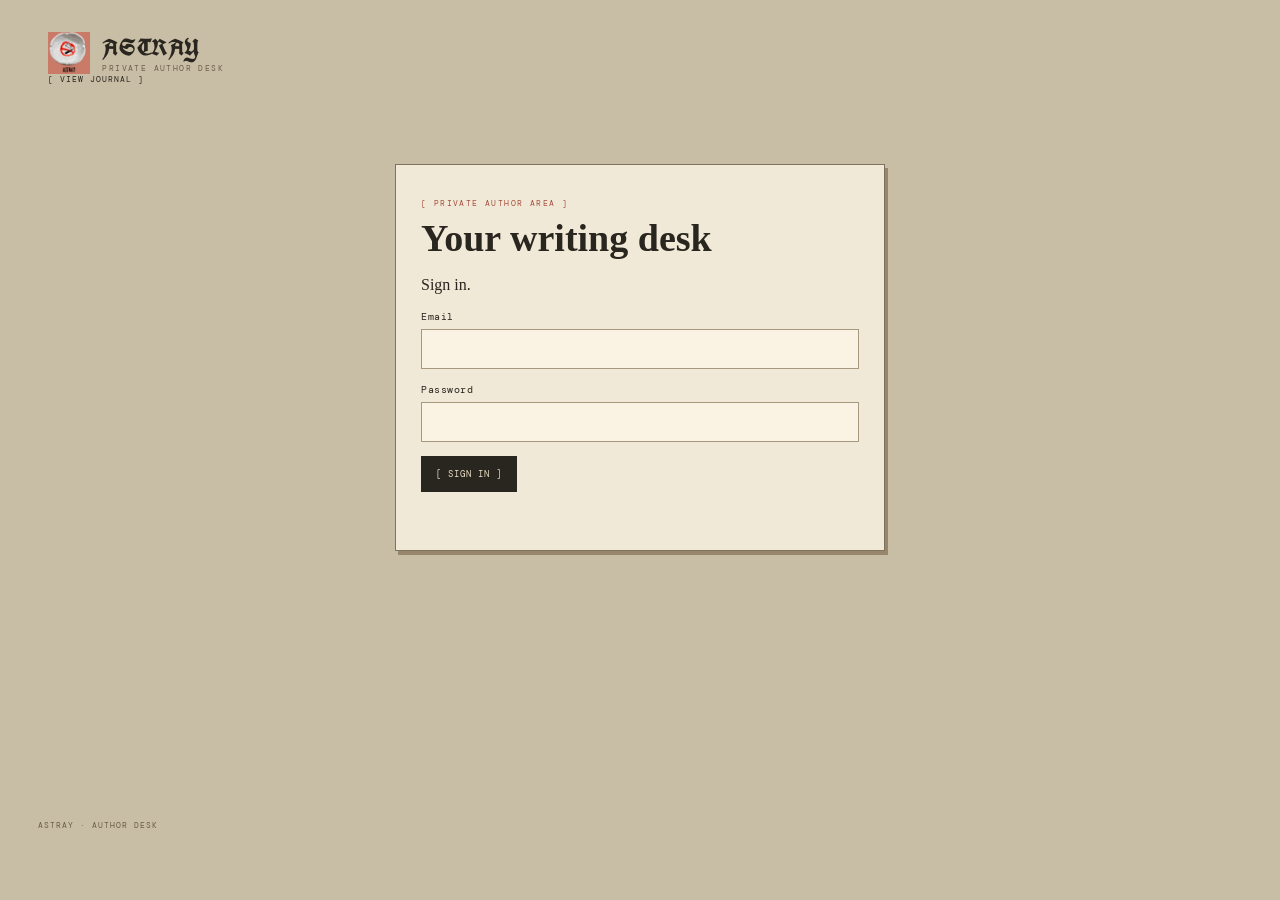
==== admin.html @ a01b93e2 "Add files via upload" ====
<!doctype html><html lang="en"><head><meta charset="utf-8"><meta name="viewport" content="width=device-width,initial-scale=1"><meta name="theme-color" content="#c97b68"><link rel="manifest" href="manifest.webmanifest"><link rel="apple-touch-icon" href="astray-icon-192.png"><title>Author desk — Astray</title><link rel="stylesheet" href="styles.css?v=19"></head><body class="admin-body"><header class="site-header"><a class="brand" href="index.html"><span class="brand-mark"><img src="astray-logo.png" alt="Astray logo"></span><span>ASTRAY<small>PRIVATE AUTHOR DESK</small></span></a><nav><a href="index.html">[ VIEW JOURNAL ]</a><button id="sign-out" class="logout-button" type="button" hidden>[ LOG OUT ]</button></nav></header><main class="admin-main"><section id="sign-in" class="sign-in card"><p class="eyebrow">[ PRIVATE AUTHOR AREA ]</p><h1>Your writing desk</h1><p class="muted">Sign in.</p><form id="login-form" onsubmit="return false"><label>Email<input name="email" type="email" required autocomplete="username"></label><label>Password<input name="password" type="password" required autocomplete="current-password"></label><button class="button" type="submit">[ SIGN IN ]</button><p class="form-message" aria-live="polite"></p></form></section><section id="dashboard" hidden><div class="section-heading"><div><p class="eyebrow">[ PRIVATE AUTHOR AREA ]</p><h1>Your writing desk</h1></div></div><div class="admin-grid"><form id="post-form" class="card"><h2 id="editor-title">New page</h2><input name="id" type="hidden"><label>Title<input name="title" required maxlength="180"></label><label>Short introduction<input name="excerpt" maxlength="280"></label><label>Section<select name="category"><option>Journal</option><option>Writing</option><option>Poetry</option><option>Photography</option></select></label><label>Your words<textarea name="body" rows="12" required></textarea></label><label>Photograph<input name="photo" type="file" accept="image/*"></label><label class="check"><input name="published" type="checkbox"> Publish this page for everyone</label><div class="actions"><button class="button" type="submit">[ SAVE PAGE ]</button><button id="reset-form" class="text-button" type="button">CLEAR</button></div><p class="form-message" aria-live="polite"></p></form><aside class="card"><h2>Your pages</h2><div id="admin-posts"></div></aside></div></section></main><footer><span>ASTRAY · AUTHOR DESK</span></footer><script type="module" src="app.js?v=10"></script></body></html>
---- styles.css ----
@import url('https://fonts.googleapis.com/css2?family=DM+Mono:wght@400;500&family=IM+Fell+English:ital@0;1&family=UnifrakturCook:wght@700&display=swap');
@font-face{font-family:QuietBanglaUnicode;src:url('fancy-bangla-unicode.otf') format('opentype');font-style:normal;font-weight:100 900;font-display:swap;unicode-range:U+0980-09FF}
@font-face{font-family:QuietBangla;src:url('fancy-bangla.ttf') format('truetype');font-style:normal;font-weight:100 900;font-display:swap;unicode-range:U+0980-09FF}
:root{--ink:#29251f;--paper:#e8dec7;--paper-light:#f1e9d7;--paper-shadow:#ded2b9;--terracotta:#c97b68;--press-red:#a74e3d;--soft-ink:#605646;--rule:#b1a38b}
*{box-sizing:border-box}
html{scroll-behavior:smooth}
body{margin:0;color:var(--ink);font-family:'IM Fell English','QuietBanglaUnicode','QuietBangla',Georgia,serif}
button,input,textarea,select{font:inherit}

/* The homepage stays quiet and empty until there are published entries. */
.journal-page{min-height:100vh;display:grid;grid-template-columns:clamp(185px,13vw,280px) minmax(0,1fr);background:var(--paper)}
.identity-rail{position:sticky;top:0;align-self:start;height:100vh;min-height:560px;background:var(--terracotta);overflow:hidden}
.rail-brand{position:absolute;left:13%;top:3.5%;display:flex;flex-direction:column;align-items:flex-start;gap:0;color:var(--ink);text-decoration:none}
.brand-portrait{display:block;width:clamp(80px,6.2vw,128px);height:clamp(100px,15vh,150px);object-fit:contain;object-position:left center}
.rail-object{position:absolute;left:50%;display:block;object-fit:contain;transform:translateX(-50%)}
.rail-hairband{top:26%;width:clamp(105px,10vw,194px);height:clamp(110px,20vh,205px)}
.rail-bow{top:49%;width:clamp(100px,8.5vw,166px);height:clamp(88px,15vh,150px)}
.rail-ring{top:65%;width:clamp(105px,8.7vw,170px);height:clamp(105px,17vh,170px)}
.rail-foot{position:absolute;left:10%;bottom:3.5%;margin:0;color:var(--ink);font:9px/1.55 'DM Mono','QuietBanglaUnicode','QuietBangla',monospace;letter-spacing:1.2px}
.journal-content{position:relative;min-width:0;min-height:100vh;background:var(--paper)}
.topline{position:absolute;z-index:3;top:35px;right:clamp(24px,3vw,48px)}
.topline a{color:#544a3d;text-decoration:none;font:9px 'DM Mono','QuietBanglaUnicode','QuietBangla',monospace;letter-spacing:1.5px}
.topline a:hover{color:var(--press-red)}
.top-actions{display:flex;align-items:center;gap:clamp(14px,2vw,26px)}
.top-action{padding:0;border:0;background:transparent;color:#544a3d;font:9px 'DM Mono','QuietBanglaUnicode','QuietBangla',monospace;letter-spacing:1.5px;cursor:pointer}
.top-action:hover{color:var(--press-red)}
.top-action:disabled{opacity:.6;cursor:default}
.install-message{position:absolute;top:calc(100% + 10px);right:0;width:min(270px,78vw);margin:0;padding:12px 14px;border:1px solid var(--rule);background:var(--paper-light);color:var(--ink);font:12px/1.5 'DM Mono','QuietBanglaUnicode','QuietBangla',monospace;box-shadow:0 4px 14px #29251f22}
.top-action:focus-visible,.topline a:focus-visible{outline:2px solid var(--press-red);outline-offset:5px}
.journal-feed{display:grid;grid-template-columns:repeat(12,minmax(0,1fr));grid-auto-rows:minmax(44px,auto);grid-auto-flow:row;gap:24px 26px;min-height:100vh;padding:106px clamp(26px,4vw,64px) 60px}
.journal-entry{position:relative;display:block;min-width:0;overflow:hidden;grid-column:span 5;grid-row:span 5;padding:0;border:0;background:var(--paper-light);color:var(--ink);text-align:left;cursor:pointer;transition:transform .22s ease,box-shadow .22s ease}
.journal-entry:hover{transform:translateY(-3px);box-shadow:0 10px 24px #473b2b24}
.journal-entry:nth-child(6n + 1){grid-column:span 7;grid-row:span 7}
.journal-entry:nth-child(6n + 2){grid-column:span 5;grid-row:span 5}
.journal-entry:nth-child(6n + 3){grid-column:span 5;grid-row:span 5}
.journal-entry:nth-child(6n + 4){grid-column:span 7;grid-row:span 4}
.journal-entry:nth-child(6n + 5){grid-column:span 4;grid-row:span 5}
.journal-entry:nth-child(6n + 6){grid-column:span 8;grid-row:span 5}
.entry-image{position:absolute;inset:0;display:block;background:#ada38d}
.entry-image img{display:block;width:100%;height:100%;object-fit:cover;filter:grayscale(.78) sepia(.12) contrast(1.04);transition:filter .25s,transform .35s}
.journal-entry:hover .entry-image img{filter:grayscale(.2) sepia(.08);transform:scale(1.025)}
.with-photo .entry-copy{position:absolute;inset:auto 0 0;display:flex;flex-direction:column;align-items:flex-start;padding:34px 20px 19px;color:#f4ead6;background:linear-gradient(0deg,#211e19e8,transparent)}
.entry-date{display:block;color:var(--press-red);font:8px/1.6 'DM Mono','QuietBanglaUnicode','QuietBangla',monospace;letter-spacing:1.1px;text-transform:uppercase;margin:0 0 8px}
.with-photo .entry-date{color:#e1aa96}
.entry-copy strong{display:block;font:700 clamp(20px,2.2vw,32px)/1.13 'IM Fell English','QuietBanglaUnicode','QuietBangla',Georgia,serif}
.entry-excerpt{display:block;max-width:55ch;color:var(--soft-ink);font:italic 15px/1.5 'IM Fell English','QuietBanglaUnicode','QuietBangla',Georgia,serif;margin-top:8px}
.with-photo .entry-excerpt{color:#f1e5d5}
.entry-number{position:absolute;right:15px;top:15px;color:#544a3d;font:9px 'DM Mono','QuietBanglaUnicode','QuietBangla',monospace;letter-spacing:1px}
.with-photo .entry-number{color:#f4ead6}
.writing-only{padding:clamp(18px,2vw,30px);background:var(--paper-light)}
.writing-only:nth-child(6n + 3){background:#dfc5ae}
.writing-only:nth-child(6n + 5){background:#eee4d0}
.journal-entry.writing-only:nth-child(n){grid-row:auto;align-self:start;min-height:0;height:auto}
.writing-only .entry-copy{position:relative;display:flex;flex-direction:column;justify-content:flex-start;min-height:0;padding-bottom:22px}
.writing-only .entry-copy strong{font-size:clamp(22px,2.3vw,34px)}
.writing-only .entry-number{top:auto;right:0;bottom:0;color:var(--press-red)}
.journal-entry:focus-visible{outline:2px solid var(--press-red);outline-offset:3px}

.entry-dialog{position:relative;width:min(900px,calc(100% - 28px));max-height:90vh;overflow:auto;padding:35px;background:var(--paper);color:var(--ink);border:1px solid var(--rule);box-shadow:0 16px 60px #1b1712a8}
.entry-dialog::backdrop{background:#181510b8}
.entry-dialog .close{position:sticky;float:right;top:0;border:0;background:var(--terracotta);color:var(--ink);width:38px;height:38px;font:26px/1 Georgia,serif;cursor:pointer}
.entry-dialog h1{font:700 clamp(30px,5vw,46px)/1.15 'IM Fell English','QuietBanglaUnicode','QuietBangla',Georgia,serif;margin:10px 0}
.detail-photo{display:block;width:100%;max-height:65vh;object-fit:contain;background:#d2c6ad;margin:16px auto}
.entry-dialog .prose{font:18px/1.8 'IM Fell English','QuietBanglaUnicode','QuietBangla',Georgia,serif;white-space:pre-wrap}
.entry-dialog .detail-excerpt{font:italic 17px/1.6 'IM Fell English','QuietBanglaUnicode','QuietBangla',Georgia,serif;color:var(--soft-ink)}

/* Private author desk and its sign-out control. */
.admin-body{min-height:100vh;background:#c8bda5;padding:24px clamp(12px,3vw,42px);color:var(--ink)}
.admin-body .site-header{max-width:1320px;margin:0 auto;padding:8px 10px 15px;background:transparent;border:0;box-shadow:none}
.admin-body .brand{display:flex;align-items:center;gap:12px;color:inherit;text-decoration:none;font:700 23px 'UnifrakturCook','IM Fell English',Georgia,serif;letter-spacing:.6px}
.admin-body .brand small{display:block;color:#6e604c;font:8px/1.5 'DM Mono','QuietBanglaUnicode','QuietBangla',monospace;letter-spacing:1.4px}
.admin-body .brand-mark{display:grid;place-items:center;overflow:hidden;width:42px;height:42px;background:var(--terracotta);color:var(--ink);font:700 20px Georgia,serif}
.admin-body .brand-mark img{display:block;width:100%;height:100%;object-fit:contain;transform:scale(1.35)}
.admin-body .site-header nav{display:flex;align-items:center;gap:14px}
.admin-body .site-header nav a{color:var(--ink);text-decoration:none;font:8px 'DM Mono','QuietBanglaUnicode','QuietBangla',monospace;letter-spacing:1px}
.logout-button{border:1px solid var(--press-red)!important;color:var(--press-red)!important;background:transparent;padding:10px 14px;cursor:pointer}
.logout-button:hover{background:var(--press-red)!important;color:var(--paper)!important}
.admin-main{max-width:1320px;margin:18px auto 44px;min-height:68vh}
.admin-main h1,.admin-main h2{font-family:'IM Fell English','QuietBanglaUnicode','QuietBangla',Georgia,serif}
.admin-main h1{font-size:38px;margin:0}
.admin-main h2{font-size:25px;margin:0 0 16px}
.admin-main .section-heading{display:flex;justify-content:space-between;align-items:end;margin:26px 0 22px}
.admin-main .section-heading>.text-button{color:var(--press-red)}
.admin-main .eyebrow{font:8px 'DM Mono','QuietBanglaUnicode','QuietBangla',monospace;letter-spacing:1.4px;color:var(--press-red)}
.card{background:var(--paper-light);border:1px solid #80735e;box-shadow:3px 4px 0 #97866c;padding:25px}
.sign-in{max-width:490px;margin:65px auto}
.admin-main label{display:block;font:10px 'DM Mono','QuietBanglaUnicode','QuietBangla',monospace;letter-spacing:.5px;margin:14px 0}
.admin-main input:not([type=checkbox]),.admin-main textarea,.admin-main select{display:block;width:100%;border:1px solid #a8997e;padding:11px;margin-top:6px;background:#faf3e3;color:var(--ink);font:14px 'IM Fell English','QuietBanglaUnicode','QuietBangla',Georgia,serif}
.admin-main textarea{resize:vertical;line-height:1.6}
.admin-grid{display:grid;grid-template-columns:minmax(0,1.25fr) minmax(300px,.75fr);gap:22px}
.admin-grid .card{min-height:420px}
.check{display:flex!important;align-items:center;gap:8px}
.actions{display:flex;align-items:center;gap:12px}
.button{display:inline-block;background:var(--ink);color:var(--paper);border:0;padding:12px 15px;text-decoration:none;font:9px 'DM Mono','QuietBanglaUnicode','QuietBangla',monospace;letter-spacing:1px;cursor:pointer}
.button:hover{background:var(--press-red)}
.text-button{border:0;background:transparent;color:var(--press-red);cursor:pointer;font:9px 'DM Mono','QuietBanglaUnicode','QuietBangla',monospace;letter-spacing:.5px;padding:8px}
.danger{color:#8b382c}
.admin-row{display:flex;justify-content:space-between;gap:10px;padding:14px 0;font-size:14px}
.admin-row+.admin-row{margin-top:8px}
.admin-row small{display:block;color:var(--press-red);font:8px 'DM Mono','QuietBanglaUnicode','QuietBangla',monospace;letter-spacing:.7px;margin-top:4px}
.form-message{min-height:1em;color:var(--press-red);font:11px 'DM Mono','QuietBanglaUnicode','QuietBangla',monospace}
.setup-note{background:#ead6c8;padding:16px;font-size:14px}
.admin-body>footer{max-width:1320px;margin:auto;color:#6b5e49;font:8px 'DM Mono','QuietBanglaUnicode','QuietBangla',monospace;letter-spacing:1px}
[hidden]{display:none!important}

@media(max-width:850px){
 .journal-page{grid-template-columns:160px minmax(0,1fr)}
 .identity-rail{padding:0}
 .journal-feed{grid-template-columns:repeat(8,minmax(0,1fr));gap:20px}
 .journal-entry:nth-child(6n + 1){grid-column:span 5}
 .journal-entry:nth-child(6n + 2){grid-column:span 3}
 .journal-entry:nth-child(6n + 3){grid-column:span 4}
 .journal-entry:nth-child(6n + 4){grid-column:span 4}
 .journal-entry:nth-child(6n + 5){grid-column:span 3}
 .journal-entry:nth-child(6n + 6){grid-column:span 5}
 .journal-entry.writing-only:nth-child(n){grid-row:auto;min-height:0;height:auto}
 .admin-grid{grid-template-columns:1fr}
}
@media(max-width:620px){
 .journal-page{display:grid;grid-template-columns:clamp(82px,25vw,110px) minmax(0,1fr);align-items:stretch}
 .identity-rail{position:sticky;top:0;align-self:start;height:100vh;height:100svh;min-height:100vh;min-height:100svh}
 .rail-brand{left:5%;top:2%;width:90%;align-items:center}
 .brand-portrait{width:78%;height:auto;aspect-ratio:1;object-position:center}
 .rail-object{left:10%;height:auto;aspect-ratio:1;transform:none}
 .rail-hairband{top:24%;width:80%}
 .rail-bow{top:34%;width:80%}
 .rail-ring{top:44%;width:80%}
 .rail-foot{left:6%;right:auto;bottom:2%;font-size:5px;letter-spacing:.35px}
 .journal-content{min-height:100vh;min-height:100svh}
 .topline{top:16px;right:16px}
 .top-actions{gap:12px}
 .topline a,.top-action{font-size:8px;letter-spacing:.65px}
 .journal-feed{grid-template-columns:minmax(0,1fr);grid-auto-rows:auto;gap:18px;padding:62px 16px 30px}
 .journal-entry,.journal-entry:nth-child(n){grid-column:1!important;grid-row:auto!important;min-height:0!important;height:auto}
 .journal-entry.with-photo{height:clamp(250px,72vw,460px);min-height:0!important}
 .journal-entry.writing-only:nth-child(n){grid-row:auto!important;min-height:0!important;height:auto}
 .writing-only{padding:14px}
 .with-photo .entry-copy{padding:28px 13px 13px}
 .entry-copy strong,.writing-only .entry-copy strong{font-size:clamp(20px,5.8vw,23px)}
 .entry-excerpt{font-size:15px}
 .entry-date{font-size:9px}
 .entry-dialog{padding:22px}
 .entry-dialog .prose{font-size:16px}
 .admin-body{padding:12px}
 .admin-body .site-header{padding:4px 1px 12px}
 .admin-body .brand{font-size:16px}
 .admin-body .brand-mark{width:36px;height:36px}
 .admin-body .site-header nav{gap:6px}
 .logout-button{padding:9px 10px;font-size:8px!important}
 .admin-main{margin:14px auto 25px}
 .admin-main h1{font-size:30px}
 .admin-main .section-heading{margin:18px 0}
 .admin-grid{gap:14px}
 .card{padding:17px}
 .sign-in{margin:35px auto}
 .admin-row{align-items:flex-start}
}
@media(max-width:380px){
 .journal-entry.with-photo{height:clamp(230px,72vw,300px)}
 .journal-entry.writing-only:nth-child(n){min-height:0!important}
}
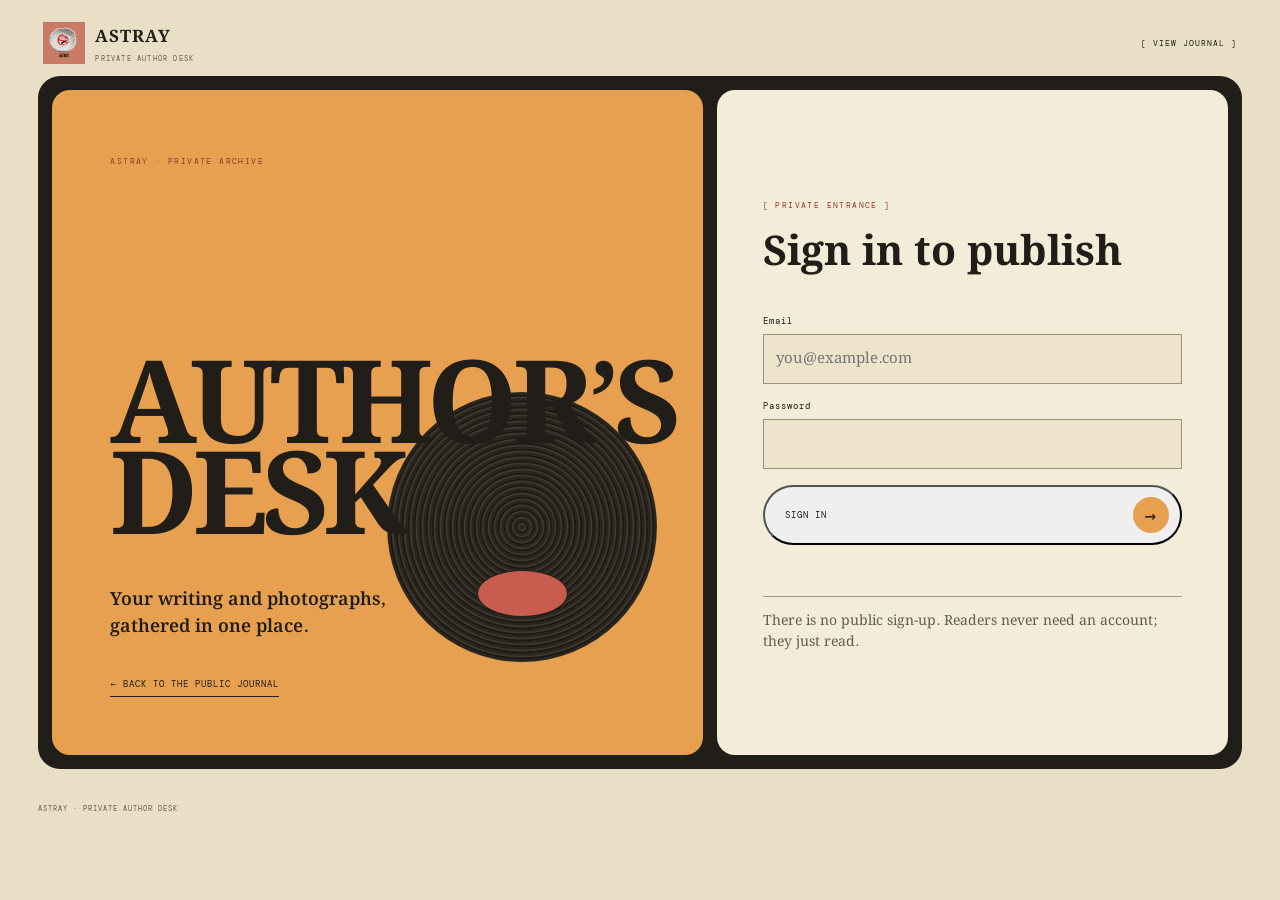
==== commit 4b8903fc: "Add files via upload" ====
--- a/admin.html
+++ b/admin.html
@@ -1 +1,44 @@
-<!doctype html><html lang="en"><head><meta charset="utf-8"><meta name="viewport" content="width=device-width,initial-scale=1"><meta name="theme-color" content="#c97b68"><link rel="manifest" href="manifest.webmanifest"><link rel="apple-touch-icon" href="astray-icon-192.png"><title>Author desk — Astray</title><link rel="stylesheet" href="styles.css?v=19"></head><body class="admin-body"><header class="site-header"><a class="brand" href="index.html"><span class="brand-mark"><img src="astray-logo.png" alt="Astray logo"></span><span>ASTRAY<small>PRIVATE AUTHOR DESK</small></span></a><nav><a href="index.html">[ VIEW JOURNAL ]</a><button id="sign-out" class="logout-button" type="button" hidden>[ LOG OUT ]</button></nav></header><main class="admin-main"><section id="sign-in" class="sign-in card"><p class="eyebrow">[ PRIVATE AUTHOR AREA ]</p><h1>Your writing desk</h1><p class="muted">Sign in.</p><form id="login-form" onsubmit="return false"><label>Email<input name="email" type="email" required autocomplete="username"></label><label>Password<input name="password" type="password" required autocomplete="current-password"></label><button class="button" type="submit">[ SIGN IN ]</button><p class="form-message" aria-live="polite"></p></form></section><section id="dashboard" hidden><div class="section-heading"><div><p class="eyebrow">[ PRIVATE AUTHOR AREA ]</p><h1>Your writing desk</h1></div></div><div class="admin-grid"><form id="post-form" class="card"><h2 id="editor-title">New page</h2><input name="id" type="hidden"><label>Title<input name="title" required maxlength="180"></label><label>Short introduction<input name="excerpt" maxlength="280"></label><label>Section<select name="category"><option>Journal</option><option>Writing</option><option>Poetry</option><option>Photography</option></select></label><label>Your words<textarea name="body" rows="12" required></textarea></label><label>Photograph<input name="photo" type="file" accept="image/*"></label><label class="check"><input name="published" type="checkbox"> Publish this page for everyone</label><div class="actions"><button class="button" type="submit">[ SAVE PAGE ]</button><button id="reset-form" class="text-button" type="button">CLEAR</button></div><p class="form-message" aria-live="polite"></p></form><aside class="card"><h2>Your pages</h2><div id="admin-posts"></div></aside></div></section></main><footer><span>ASTRAY · AUTHOR DESK</span></footer><script type="module" src="app.js?v=10"></script></body></html>
+<!doctype html>
+<html lang="en">
+<head>
+  <meta charset="utf-8">
+  <meta name="viewport" content="width=device-width,initial-scale=1,viewport-fit=cover">
+  <meta name="theme-color" content="#c97b68">
+  <title>Author desk — Astray</title>
+  <link rel="manifest" href="manifest.webmanifest">
+  <link rel="apple-touch-icon" href="astray-icon-192.png">
+  <link rel="stylesheet" href="styles.css?v=20">
+</head>
+<body class="admin-body">
+  <header class="admin-header">
+    <a class="admin-brand" href="index.html"><img src="astray-logo.png" alt="Astray"><span>ASTRAY<small>PRIVATE AUTHOR DESK</small></span></a>
+    <a class="back-journal" href="index.html">[ VIEW JOURNAL ]</a>
+  </header>
+  <main class="admin-main">
+    <section id="sign-in" class="login-layout">
+      <div class="login-editorial"><p class="eyebrow">ASTRAY · PRIVATE ARCHIVE</p><h1>Author’s<br>desk</h1><p>Your writing and photographs, gathered in one place.</p><a href="index.html">← BACK TO THE PUBLIC JOURNAL</a><div class="login-record" aria-hidden="true"><span></span></div></div>
+      <div class="login-card card"><p class="eyebrow">[ PRIVATE ENTRANCE ]</p><h2>Sign in to publish</h2><form id="login-form" onsubmit="return false"><label>Email<input name="email" type="email" required autocomplete="username" placeholder="you@example.com"></label><label>Password<input name="password" type="password" required autocomplete="current-password"></label><button class="button login-submit" type="submit">SIGN IN <span aria-hidden="true">→</span></button><p class="form-message" aria-live="polite"></p></form><p class="login-note">There is no public sign-up. Readers never need an account; they just read.</p></div>
+    </section>
+    <section id="dashboard" hidden>
+      <div class="desk-topbar">
+        <div class="desk-mark" aria-label="Astray"><span></span></div>
+        <nav class="desk-tabs" role="tablist" aria-label="Author desk sections"><button class="desk-tab active" id="tab-writing" type="button" role="tab" aria-selected="true" data-panel="writing">WRITE</button><button class="desk-tab" id="tab-photo" type="button" role="tab" aria-selected="false" data-panel="photo">PHOTOGRAPH</button><button class="desk-tab" id="tab-music" type="button" role="tab" aria-selected="false" data-panel="music">MUSIC</button></nav>
+        <div class="desk-actions"><button id="save-draft" class="pill-button" type="button">DRAFT</button><button id="publish-post" class="pill-button publish-pill" type="button">PUBLISH <span>↗</span></button><button id="sign-out" class="logout-icon" type="button" aria-label="Log out" title="Log out">⇥</button></div>
+      </div>
+      <section id="writing-panel" class="desk-panel" role="tabpanel" aria-labelledby="tab-writing">
+        <div class="editor-layout"><form id="post-form" class="writing-editor"><input name="id" type="hidden"><input name="category" type="hidden" value="Writing"><label class="sr-only" for="post-title">Title</label><input id="post-title" class="title-input" name="title" required maxlength="180" placeholder="Title"><label class="sr-only" for="post-excerpt">Short introduction</label><input id="post-excerpt" class="excerpt-input" name="excerpt" maxlength="280" placeholder="A short introduction (optional)"><div class="format-tools" aria-label="Writing tools"><button type="button" data-format="bold" aria-label="Bold">B</button><button type="button" data-format="italic" aria-label="Italic"><i>I</i></button><button type="button" data-format="quote" aria-label="Quote">“</button><span class="format-rule"></span></div><label class="sr-only" for="post-body">Your writing</label><textarea id="post-body" name="body" class="body-input" rows="14" required placeholder="Start writing…"></textarea><p class="form-message" aria-live="polite"></p></form></div>
+      </section>
+      <section id="photo-panel" class="desk-panel" role="tabpanel" aria-labelledby="tab-photo" hidden><div class="editor-layout"><form id="photo-form" class="writing-editor"><input name="id" type="hidden"><input name="category" type="hidden" value="Photography"><label class="sr-only" for="photo-title">Title</label><input id="photo-title" class="title-input" name="title" required maxlength="180" placeholder="Photograph title"><label class="sr-only" for="photo-excerpt">Caption</label><input id="photo-excerpt" class="excerpt-input" name="excerpt" maxlength="280" placeholder="Caption (optional)"><label class="photo-drop" for="photo-file"><span>＋</span><strong>Choose a photograph</strong><small>JPG, PNG, or WebP</small><input id="photo-file" name="photo" type="file" accept="image/*"><img id="photo-preview" alt="Selected photo preview" hidden></label><p class="form-message" aria-live="polite"></p></form></div></section>
+      <section id="music-panel" class="desk-panel music-admin" role="tabpanel" aria-labelledby="tab-music" hidden>
+        <header class="music-admin-heading"><p class="eyebrow">[ ASTRAY RADIO ]</p><h1>Your playlists</h1><p>Keep up to five named playlists. Add songs to each; listeners choose a playlist and tracks play through in order.</p></header>
+        <div id="playlist-manager" class="playlist-manager"></div>
+        <p id="music-message" class="form-message" aria-live="polite"></p>
+      </section>
+      <section class="entries-section"><div class="entries-heading"><div><p class="eyebrow">[ YOUR ARCHIVE ]</p><h2>Your writing & photographs</h2></div><button id="new-entry" class="text-button" type="button">＋ NEW ENTRY</button></div><div id="admin-posts" class="admin-posts"></div></section>
+      <section class="music-player desk-player" aria-label="Music for writing"><div class="record-art" aria-hidden="true"><span></span></div><div class="desk-player-track"><strong id="desk-track-title">Choose a playlist</strong><small id="desk-track-subtitle">MUSIC FOR WRITING</small></div><div class="player-controls"><button id="desk-prev" type="button" aria-label="Previous song">|◀</button><button id="desk-play" class="play-toggle" type="button" aria-label="Play">▶</button><button id="desk-next" type="button" aria-label="Next song">▶|</button></div><label class="desk-playlist-label" for="desk-playlist">PLAYLIST</label><select id="desk-playlist" aria-label="Choose a playlist"><option value="">Choose playlist</option></select><label class="desk-volume" for="desk-volume"><span>VOL.</span><output id="desk-volume-value" for="desk-volume">03</output><input id="desk-volume" type="range" min="1" max="10" value="3" aria-label="Volume"></label><audio id="desk-audio" preload="metadata"></audio></section>
+    </section>
+  </main>
+  <footer class="admin-footer">ASTRAY · PRIVATE AUTHOR DESK</footer>
+  <script type="module" src="app.js?v=12"></script>
+</body>
+</html>
--- a/styles.css
+++ b/styles.css
@@ -1,161 +1,180 @@
-@import url('https://fonts.googleapis.com/css2?family=DM+Mono:wght@400;500&family=IM+Fell+English:ital@0;1&family=UnifrakturCook:wght@700&display=swap');
-@font-face{font-family:QuietBanglaUnicode;src:url('fancy-bangla-unicode.otf') format('opentype');font-style:normal;font-weight:100 900;font-display:swap;unicode-range:U+0980-09FF}
-@font-face{font-family:QuietBangla;src:url('fancy-bangla.ttf') format('truetype');font-style:normal;font-weight:100 900;font-display:swap;unicode-range:U+0980-09FF}
-:root{--ink:#29251f;--paper:#e8dec7;--paper-light:#f1e9d7;--paper-shadow:#ded2b9;--terracotta:#c97b68;--press-red:#a74e3d;--soft-ink:#605646;--rule:#b1a38b}
+@import url('https://fonts.googleapis.com/css2?family=DM+Mono:wght@400;500&family=IM+Fell+English:ital@0;1&family=Noto+Serif+Bengali:wght@400;500;600;700&display=swap');
+:root{--ink:#211d18;--paper:#e9dfc6;--paper-light:#f3ecd9;--terracotta:#c97b68;--red:#c85c50;--orange:#e6a04f;--sage:#9eb69a;--blush:#dfc4a9;--soft-ink:#665c4d;--rule:#a99a7d;--mono:'DM Mono','Noto Serif Bengali',monospace;--serif:'IM Fell English','Noto Serif Bengali',Georgia,serif}
 *{box-sizing:border-box}
-html{scroll-behavior:smooth}
-body{margin:0;color:var(--ink);font-family:'IM Fell English','QuietBanglaUnicode','QuietBangla',Georgia,serif}
+html{min-width:320px;scroll-behavior:smooth}
+body{margin:0;color:var(--ink);font-family:var(--serif)}
 button,input,textarea,select{font:inherit}
+button{color:inherit}
+[hidden]{display:none!important}
+.eyebrow,.entry-date,.entry-number,.rail-foot,.filter-card>span,.volume-card>span,.playlist-select-label,.desk-playlist-label,.admin-footer,.back-journal,.top-action{font-family:var(--mono);letter-spacing:1px}
+.sr-only{position:absolute;width:1px;height:1px;padding:0;margin:-1px;overflow:hidden;clip:rect(0,0,0,0);white-space:nowrap;border:0}
 
-/* The homepage stays quiet and empty until there are published entries. */
-.journal-page{min-height:100vh;display:grid;grid-template-columns:clamp(185px,13vw,280px) minmax(0,1fr);background:var(--paper)}
-.identity-rail{position:sticky;top:0;align-self:start;height:100vh;min-height:560px;background:var(--terracotta);overflow:hidden}
-.rail-brand{position:absolute;left:13%;top:3.5%;display:flex;flex-direction:column;align-items:flex-start;gap:0;color:var(--ink);text-decoration:none}
-.brand-portrait{display:block;width:clamp(80px,6.2vw,128px);height:clamp(100px,15vh,150px);object-fit:contain;object-position:left center}
-.rail-object{position:absolute;left:50%;display:block;object-fit:contain;transform:translateX(-50%)}
-.rail-hairband{top:26%;width:clamp(105px,10vw,194px);height:clamp(110px,20vh,205px)}
-.rail-bow{top:49%;width:clamp(100px,8.5vw,166px);height:clamp(88px,15vh,150px)}
-.rail-ring{top:65%;width:clamp(105px,8.7vw,170px);height:clamp(105px,17vh,170px)}
-.rail-foot{position:absolute;left:10%;bottom:3.5%;margin:0;color:var(--ink);font:9px/1.55 'DM Mono','QuietBanglaUnicode','QuietBangla',monospace;letter-spacing:1.2px}
+/* Public journal: a useful rail beside a calm, open archive. */
+.journal-page{min-height:100vh;display:grid;grid-template-columns:clamp(190px,14vw,248px) minmax(0,1fr);background:var(--paper)}
+.identity-rail{position:sticky;top:0;align-self:start;height:100vh;height:100svh;min-height:540px;overflow:auto;scrollbar-width:thin;background:var(--terracotta);padding:14px 13px 12px;display:flex;flex-direction:column;gap:9px;z-index:4}
+.rail-brand{display:flex;align-items:center;justify-content:center;height:74px;min-height:70px;text-decoration:none}
+.brand-portrait{display:block;width:100%;height:100%;object-fit:contain;object-position:center}
+.rail-filters{display:grid;gap:7px}
+.filter-card{position:relative;border:1px solid #211d18;background:var(--orange);border-radius:13px;text-align:left;padding:7px 9px 5px;min-height:61px;cursor:pointer;display:grid;grid-template-columns:1fr auto;grid-template-rows:auto 1fr;align-items:center;transition:transform .18s,box-shadow .18s}
+.filter-card:hover{transform:translateY(-1px)}
+.filter-card.active{box-shadow:inset 0 0 0 1px var(--ink)}
+.filter-card>span{font-size:8px;display:flex;justify-content:space-between;align-items:center}
+.filter-card strong{font:700 27px/.9 var(--mono);letter-spacing:-1px;align-self:end}
+.filter-card i{font:10px var(--mono);align-self:end;justify-self:end}
+.filter-photo{background:var(--sage)}.filter-write{background:#d8d2bf}
+.music-player{background:var(--ink);color:var(--paper-light);border-radius:16px;padding:10px;min-width:0}
+.rail-player{display:grid;gap:7px}
+.record-art{width:min(88px,70%);aspect-ratio:1;margin:1px auto 0;border-radius:50%;display:grid;place-items:center;background:repeating-radial-gradient(circle at center,#29251f 0 2px,#38332d 3px 4px,#191714 5px 6px);border:1px solid #575049}
+.record-art span{width:34%;height:34%;border-radius:50%;background:var(--red);border:1px solid var(--ink);position:relative}
+.record-art span:after{content:"";position:absolute;inset:42%;background:var(--ink);border-radius:50%}
+.player-track{min-width:0;display:flex;flex-direction:column;gap:3px}
+.player-track strong,.desk-player-track strong{overflow:hidden;text-overflow:ellipsis;white-space:nowrap;font:600 13px/1.2 var(--serif)}
+.player-track small,.desk-player-track small{color:var(--orange);font:7px var(--mono);letter-spacing:1px;text-transform:uppercase}
+.player-progress{height:3px;background:linear-gradient(90deg,var(--red),var(--orange),var(--sage));position:relative;border-radius:3px;overflow:hidden}
+.player-progress span{display:block;width:0;height:100%;background:var(--paper-light)}
+.player-controls{display:flex;align-items:center;justify-content:space-around;gap:5px}
+.player-controls button{border:0;background:none;color:inherit;cursor:pointer;font:12px var(--mono);padding:5px 3px}
+.player-controls .play-toggle{width:36px;height:36px;border-radius:50%;background:var(--orange);color:var(--ink);font-size:12px}
+.playlist-select-label{font-size:7px;color:var(--orange)}
+.rail-player select,.desk-player select{min-width:0;width:100%;border:1px solid #ddd0b5;border-radius:14px;padding:6px 8px;background:transparent;color:inherit;font:10px var(--serif)}
+.rail-player select option,.desk-player select option{color:var(--ink);background:var(--paper-light)}
+.volume-card{position:relative;display:grid;grid-template-columns:1fr auto;align-items:center;gap:4px 7px;background:var(--paper-light);border-radius:13px;padding:7px 10px;color:var(--ink)}
+.volume-card>span{grid-column:1/-1;color:var(--press-red,#a74e3d);font-size:7px}
+.volume-card output{grid-row:2;grid-column:1;font:700 31px/.9 var(--mono);letter-spacing:-1px}
+.volume-card input{grid-row:2;grid-column:2;width:68px;accent-color:var(--red)}
+.rail-foot{margin:auto 0 0;padding:9px 2px 2px;font-size:7px;line-height:1.55}
 .journal-content{position:relative;min-width:0;min-height:100vh;background:var(--paper)}
-.topline{position:absolute;z-index:3;top:35px;right:clamp(24px,3vw,48px)}
-.topline a{color:#544a3d;text-decoration:none;font:9px 'DM Mono','QuietBanglaUnicode','QuietBangla',monospace;letter-spacing:1.5px}
-.topline a:hover{color:var(--press-red)}
-.top-actions{display:flex;align-items:center;gap:clamp(14px,2vw,26px)}
-.top-action{padding:0;border:0;background:transparent;color:#544a3d;font:9px 'DM Mono','QuietBanglaUnicode','QuietBangla',monospace;letter-spacing:1.5px;cursor:pointer}
-.top-action:hover{color:var(--press-red)}
-.top-action:disabled{opacity:.6;cursor:default}
-.install-message{position:absolute;top:calc(100% + 10px);right:0;width:min(270px,78vw);margin:0;padding:12px 14px;border:1px solid var(--rule);background:var(--paper-light);color:var(--ink);font:12px/1.5 'DM Mono','QuietBanglaUnicode','QuietBangla',monospace;box-shadow:0 4px 14px #29251f22}
-.top-action:focus-visible,.topline a:focus-visible{outline:2px solid var(--press-red);outline-offset:5px}
-.journal-feed{display:grid;grid-template-columns:repeat(12,minmax(0,1fr));grid-auto-rows:minmax(44px,auto);grid-auto-flow:row;gap:24px 26px;min-height:100vh;padding:106px clamp(26px,4vw,64px) 60px}
-.journal-entry{position:relative;display:block;min-width:0;overflow:hidden;grid-column:span 5;grid-row:span 5;padding:0;border:0;background:var(--paper-light);color:var(--ink);text-align:left;cursor:pointer;transition:transform .22s ease,box-shadow .22s ease}
-.journal-entry:hover{transform:translateY(-3px);box-shadow:0 10px 24px #473b2b24}
-.journal-entry:nth-child(6n + 1){grid-column:span 7;grid-row:span 7}
-.journal-entry:nth-child(6n + 2){grid-column:span 5;grid-row:span 5}
-.journal-entry:nth-child(6n + 3){grid-column:span 5;grid-row:span 5}
-.journal-entry:nth-child(6n + 4){grid-column:span 7;grid-row:span 4}
-.journal-entry:nth-child(6n + 5){grid-column:span 4;grid-row:span 5}
-.journal-entry:nth-child(6n + 6){grid-column:span 8;grid-row:span 5}
+.topline{position:absolute;z-index:3;top:22px;right:clamp(18px,3vw,44px)}
+.top-actions{display:flex;align-items:center;gap:19px}
+.topline a,.top-action{padding:0;border:0;background:none;color:#4f473b;text-decoration:none;font:9px var(--mono);letter-spacing:1.1px;cursor:pointer;white-space:nowrap}
+.topline a:hover,.top-action:hover{color:var(--red)}.top-action:disabled{opacity:.6;cursor:default}
+.top-action:focus-visible,.topline a:focus-visible{outline:2px solid var(--red);outline-offset:5px}
+.install-message{position:absolute;top:calc(100% + 10px);right:0;width:min(280px,78vw);margin:0;padding:12px 14px;border:1px solid var(--rule);background:var(--paper-light);font:12px/1.5 var(--mono);box-shadow:0 4px 14px #29251f22}
+.journal-feed{display:grid;grid-template-columns:repeat(12,minmax(0,1fr));grid-auto-rows:minmax(37px,auto);grid-auto-flow:dense;gap:15px 16px;min-height:100vh;padding:74px clamp(20px,3vw,48px) 50px}
+.journal-entry{position:relative;display:block;min-width:0;min-height:174px;overflow:hidden;grid-column:span 4;grid-row:span 4;padding:0;border:0;border-radius:0;background:var(--paper-light);color:var(--ink);text-align:left;cursor:pointer;transition:transform .2s,box-shadow .2s}
+.journal-entry:hover{transform:translateY(-3px);box-shadow:0 10px 23px #473b2b20}
+.journal-entry:nth-child(8n+1){grid-column:span 4;grid-row:span 4}.journal-entry:nth-child(8n+2){grid-column:span 4;grid-row:span 5}.journal-entry:nth-child(8n+3){grid-column:span 4;grid-row:span 4}.journal-entry:nth-child(8n+4){grid-column:span 4;grid-row:span 4}.journal-entry:nth-child(8n+5){grid-column:span 4;grid-row:span 5}.journal-entry:nth-child(8n+6){grid-column:span 4;grid-row:span 4}.journal-entry:nth-child(8n+7){grid-column:span 4;grid-row:span 4}.journal-entry:nth-child(8n){grid-column:span 4;grid-row:span 5}
+.journal-entry.writing-only{display:flex;align-items:stretch;padding:clamp(17px,2vw,28px);background:var(--paper-light)}
+.writing-only:nth-child(6n+2){background:var(--orange)}.writing-only:nth-child(6n+3){background:var(--blush)}.writing-only:nth-child(6n+4){background:var(--sage)}.writing-only:nth-child(6n+5){background:#d9d1b8}.writing-only:nth-child(6n){background:#c96454}
 .entry-image{position:absolute;inset:0;display:block;background:#ada38d}
-.entry-image img{display:block;width:100%;height:100%;object-fit:cover;filter:grayscale(.78) sepia(.12) contrast(1.04);transition:filter .25s,transform .35s}
-.journal-entry:hover .entry-image img{filter:grayscale(.2) sepia(.08);transform:scale(1.025)}
-.with-photo .entry-copy{position:absolute;inset:auto 0 0;display:flex;flex-direction:column;align-items:flex-start;padding:34px 20px 19px;color:#f4ead6;background:linear-gradient(0deg,#211e19e8,transparent)}
-.entry-date{display:block;color:var(--press-red);font:8px/1.6 'DM Mono','QuietBanglaUnicode','QuietBangla',monospace;letter-spacing:1.1px;text-transform:uppercase;margin:0 0 8px}
-.with-photo .entry-date{color:#e1aa96}
-.entry-copy strong{display:block;font:700 clamp(20px,2.2vw,32px)/1.13 'IM Fell English','QuietBanglaUnicode','QuietBangla',Georgia,serif}
-.entry-excerpt{display:block;max-width:55ch;color:var(--soft-ink);font:italic 15px/1.5 'IM Fell English','QuietBanglaUnicode','QuietBangla',Georgia,serif;margin-top:8px}
+.entry-image img{display:block;width:100%;height:100%;object-fit:cover;filter:grayscale(.5) sepia(.13) contrast(1.03);transition:filter .25s,transform .35s}
+.journal-entry:hover .entry-image img{filter:grayscale(.12) sepia(.07);transform:scale(1.025)}
+.with-photo .entry-copy{position:absolute;inset:auto 0 0;display:flex;flex-direction:column;align-items:flex-start;padding:34px 18px 18px;color:var(--paper-light);background:linear-gradient(0deg,#211d18e8,transparent)}
+.entry-date{display:block;color:#8d3d31;font-size:8px;line-height:1.6;letter-spacing:1px;text-transform:uppercase;margin:0 0 8px}
+.with-photo .entry-date{color:#e7ae90}
+.entry-copy strong{display:block;font:700 clamp(20px,2vw,31px)/1.1 var(--serif);overflow-wrap:anywhere}
+.entry-excerpt{display:block;max-width:55ch;color:var(--soft-ink);font:italic 14px/1.45 var(--serif);margin-top:8px}
 .with-photo .entry-excerpt{color:#f1e5d5}
-.entry-number{position:absolute;right:15px;top:15px;color:#544a3d;font:9px 'DM Mono','QuietBanglaUnicode','QuietBangla',monospace;letter-spacing:1px}
-.with-photo .entry-number{color:#f4ead6}
-.writing-only{padding:clamp(18px,2vw,30px);background:var(--paper-light)}
-.writing-only:nth-child(6n + 3){background:#dfc5ae}
-.writing-only:nth-child(6n + 5){background:#eee4d0}
-.journal-entry.writing-only:nth-child(n){grid-row:auto;align-self:start;min-height:0;height:auto}
-.writing-only .entry-copy{position:relative;display:flex;flex-direction:column;justify-content:flex-start;min-height:0;padding-bottom:22px}
-.writing-only .entry-copy strong{font-size:clamp(22px,2.3vw,34px)}
-.writing-only .entry-number{top:auto;right:0;bottom:0;color:var(--press-red)}
-.journal-entry:focus-visible{outline:2px solid var(--press-red);outline-offset:3px}
+.entry-number{position:absolute;right:13px;bottom:12px;color:#514638;font-size:8px}
+.with-photo .entry-number{color:var(--paper-light)}
+.writing-only .entry-copy{position:relative;display:flex;flex-direction:column;align-items:flex-start;width:100%;min-height:120px;padding-bottom:18px}
+.writing-only .entry-copy strong{font-size:clamp(21px,2.25vw,34px)}
+.writing-only .entry-number{right:0;bottom:0;color:#8d3d31}
+.empty-state{margin:0;padding:9vh 8vw;color:var(--soft-ink);font:italic 18px/1.6 var(--serif)}
+.entry-dialog{position:relative;width:min(900px,calc(100% - 28px));max-height:90dvh;overflow:auto;padding:clamp(20px,4vw,36px);background:var(--paper-light);color:var(--ink);border:1px solid var(--rule);box-shadow:0 16px 60px #1b1712a8}
+.entry-dialog::backdrop{background:#181510b8}
+.entry-dialog .close{position:sticky;float:right;top:0;border:0;background:var(--red);color:var(--ink);width:38px;height:38px;font:26px/1 Georgia,serif;cursor:pointer}
+.entry-dialog h1{font:700 clamp(30px,5vw,46px)/1.15 var(--serif);margin:10px 0;overflow-wrap:anywhere}
+.detail-photo{display:block;width:100%;max-height:65dvh;object-fit:contain;background:#d2c6ad;margin:16px auto}
+.entry-dialog .prose{font:18px/1.85 var(--serif);white-space:pre-wrap;overflow-wrap:anywhere}
+.entry-dialog .detail-excerpt{font:italic 17px/1.6 var(--serif);color:var(--soft-ink)}
 
-.entry-dialog{position:relative;width:min(900px,calc(100% - 28px));max-height:90vh;overflow:auto;padding:35px;background:var(--paper);color:var(--ink);border:1px solid var(--rule);box-shadow:0 16px 60px #1b1712a8}
-.entry-dialog::backdrop{background:#181510b8}
-.entry-dialog .close{position:sticky;float:right;top:0;border:0;background:var(--terracotta);color:var(--ink);width:38px;height:38px;font:26px/1 Georgia,serif;cursor:pointer}
-.entry-dialog h1{font:700 clamp(30px,5vw,46px)/1.15 'IM Fell English','QuietBanglaUnicode','QuietBangla',Georgia,serif;margin:10px 0}
-.detail-photo{display:block;width:100%;max-height:65vh;object-fit:contain;background:#d2c6ad;margin:16px auto}
-.entry-dialog .prose{font:18px/1.8 'IM Fell English','QuietBanglaUnicode','QuietBangla',Georgia,serif;white-space:pre-wrap}
-.entry-dialog .detail-excerpt{font:italic 17px/1.6 'IM Fell English','QuietBanglaUnicode','QuietBangla',Georgia,serif;color:var(--soft-ink)}
+/* Author entrance and private publishing desk. */
+.admin-body{min-height:100vh;background:var(--paper);padding:20px clamp(12px,3vw,42px) 30px;color:var(--ink)}
+.admin-header{max-width:1450px;margin:0 auto;display:flex;justify-content:space-between;align-items:center;padding:2px 5px 12px}
+.admin-brand{display:flex;align-items:center;gap:10px;text-decoration:none;color:var(--ink);font:700 17px var(--serif);letter-spacing:1px}
+.admin-brand img{width:42px;height:42px;object-fit:contain;background:var(--terracotta)}
+.admin-brand small{display:block;margin-top:3px;color:var(--soft-ink);font:7px var(--mono);letter-spacing:1.2px}
+.back-journal{font-size:8px;color:var(--ink);text-decoration:none}
+.admin-main{max-width:1450px;margin:0 auto 35px;min-height:75vh}
+.login-layout{min-height:min(77vh,780px);display:grid;grid-template-columns:minmax(0,1.12fr) minmax(350px,.88fr);gap:14px;background:var(--ink);padding:14px;border-radius:22px}
+.login-editorial{position:relative;overflow:hidden;min-height:520px;border-radius:18px;background:var(--orange);padding:clamp(24px,5vw,58px);display:flex;flex-direction:column;align-items:flex-start}
+.login-editorial .eyebrow,.music-admin-heading .eyebrow{font:9px var(--mono);letter-spacing:1.6px}
+.login-editorial h1{margin:auto 0 22px;font:700 clamp(64px,9vw,150px)/.79 var(--serif);letter-spacing:-.05em;text-transform:uppercase;position:relative;z-index:1}
+.login-editorial>p:not(.eyebrow){max-width:34ch;font:600 18px/1.5 var(--serif);position:relative;z-index:1}
+.login-editorial>a{margin-top:20px;padding-bottom:6px;border-bottom:1px solid var(--ink);color:var(--ink);text-decoration:none;font:9px var(--mono);letter-spacing:1px;position:relative;z-index:1}
+.login-record{position:absolute;width:clamp(170px,24vw,270px);aspect-ratio:1;right:7%;bottom:14%;border-radius:50%;background:repeating-radial-gradient(circle,#26221d 0 2px,#39342d 3px 4px,#171512 5px 6px);display:grid;place-items:center;opacity:.98}
+.login-record:after{content:"";width:33%;height:33%;border-radius:50%;background:var(--red);border:1px solid var(--ink)}
+.login-card{align-self:stretch;border-radius:18px;background:var(--paper-light);padding:clamp(24px,4vw,46px);display:flex;flex-direction:column;justify-content:center}
+.login-card .eyebrow,.admin-main .eyebrow{font:8px var(--mono);letter-spacing:1.4px;color:#8d3d31}
+.login-card h2{font:700 clamp(30px,3.2vw,48px)/1.05 var(--serif);margin:14px 0 24px}
+.login-card label,.admin-main label{display:block;margin:16px 0;font:9px var(--mono);letter-spacing:1px}
+.login-card input,.admin-main input:not([type=checkbox]),.admin-main textarea,.admin-main select{display:block;width:100%;min-width:0;border:1px solid #9f9177;border-radius:0;padding:12px;margin-top:7px;background:#eee4cc;color:var(--ink);font:15px var(--serif)}
+.login-card input{border:1.5px solid var(--ink);border-radius:13px;padding:14px 16px;background:#e9dfc6}
+.login-submit{width:100%;margin-top:10px;border-radius:30px;text-align:left;display:flex;justify-content:space-between;align-items:center;padding:10px 11px 10px 20px;font:9px var(--mono);letter-spacing:1px}
+.login-submit span{display:grid;place-items:center;width:36px;height:36px;border-radius:50%;background:var(--orange);color:var(--ink);font:19px var(--mono)}
+.login-note{margin:19px 0 0;padding-top:14px;border-top:1px solid var(--rule);color:var(--soft-ink);font:14px/1.5 var(--serif)}
+.form-message{min-height:1.2em;color:#8d3d31;font:10px/1.45 var(--mono)}
+.desk-topbar{display:grid;grid-template-columns:1fr auto 1fr;align-items:center;gap:14px;padding:4px 0 12px;border-bottom:1px solid #211d1822}
+.desk-mark{width:24px;height:24px;border:1.5px solid var(--ink);border-radius:50%;display:grid;place-items:center}
+.desk-mark span{width:12px;height:12px;border-radius:50%;background:var(--red)}
+.desk-tabs{display:flex;align-items:center;gap:14px}
+.desk-tab{height:42px;padding:0 16px;border:0;border-bottom:2px solid transparent;background:transparent;font:9px var(--mono);letter-spacing:1px;cursor:pointer}
+.desk-tab.active{border-color:var(--red)}
+.desk-actions{justify-self:end;display:flex;align-items:center;gap:8px}
+.pill-button{display:flex;align-items:center;gap:8px;background:transparent;border:1px solid var(--ink);border-radius:22px;padding:10px 16px;font:9px var(--mono);letter-spacing:1px;cursor:pointer}
+.publish-pill{background:var(--red)}.publish-pill span{display:grid;place-items:center;width:22px;height:22px;border-radius:50%;background:var(--ink);color:var(--paper-light);font-size:14px}
+.logout-icon{width:34px;height:34px;border:0;background:transparent;font:19px var(--mono);cursor:pointer}
+.desk-panel{min-height:390px}
+.editor-layout{max-width:920px;margin:0 auto;padding:36px 24px 110px}
+.writing-editor{min-width:0}
+.title-input{display:block;width:100%;border:0!important;background:transparent!important;padding:0!important;margin:0!important;font:700 clamp(38px,6vw,70px)/1.05 var(--serif)!important;letter-spacing:-1px}
+.title-input::placeholder{color:#8f897b;opacity:1}
+.excerpt-input{display:block;width:100%;border:0!important;border-bottom:1px solid var(--ink)!important;background:transparent!important;padding:10px 0 14px!important;margin:13px 0 12px!important;font:16px var(--serif)!important}
+.excerpt-input::placeholder{color:#8f897b}
+.format-tools{display:flex;align-items:center;gap:17px;height:39px}
+.format-tools button{border:0;background:none;padding:5px 2px;font:700 16px var(--serif);cursor:pointer}
+.format-tools button:nth-child(2){font-style:italic}.format-tools button:nth-child(3){font-size:22px}
+.format-rule{width:1px;height:22px;background:#211d1844;margin-left:3px}
+.body-input{display:block;width:100%;min-height:310px;border:0!important;background:transparent!important;padding:6px 0!important;margin:0!important;resize:vertical;font:18px/1.8 var(--serif)!important}
+.body-input::placeholder{color:#8f897b}
+.photo-drop{position:relative;display:flex!important;flex-direction:column;align-items:center;justify-content:center;gap:8px;min-height:260px;margin:28px 0!important;border:1px dashed #8f8065;background:#e1d5ba;text-align:center;cursor:pointer}
+.photo-drop>span{font:34px var(--mono);color:#8d3d31}.photo-drop strong{font:20px var(--serif)}.photo-drop small{font:9px var(--mono);color:var(--soft-ink)}.photo-drop input{position:absolute!important;inset:0;width:100%;height:100%;opacity:0;cursor:pointer}.photo-drop img{position:absolute;inset:0;width:100%;height:100%;object-fit:contain;background:#e1d5ba;pointer-events:none}
+.entries-section{max-width:1020px;margin:0 auto 100px;padding:18px 22px;border-top:1px solid #211d1828}
+.entries-heading{display:flex;align-items:center;justify-content:space-between;gap:12px;margin-bottom:14px}
+.entries-heading h2{margin:3px 0;font:700 clamp(22px,3vw,32px) var(--serif)}
+.text-button{border:0;background:transparent;color:#8d3d31;cursor:pointer;font:9px var(--mono);letter-spacing:.5px;padding:8px}
+.admin-posts{display:grid;grid-template-columns:repeat(2,minmax(0,1fr));gap:8px}
+.admin-row{display:flex;align-items:center;justify-content:space-between;gap:10px;min-width:0;padding:12px 14px;background:var(--paper-light);border-left:3px solid var(--orange)}
+.admin-row>div:first-child{min-width:0}.admin-row strong{display:block;overflow-wrap:anywhere;font:600 14px/1.3 var(--serif)}.admin-row small{display:block;margin-top:5px;color:var(--soft-ink);font:8px var(--mono)}.admin-row-actions{display:flex;flex-shrink:0}
+.music-admin{max-width:1060px;margin:0 auto;padding:38px 22px 110px}
+.music-admin-heading h1{margin:0;font:700 clamp(36px,6vw,62px) var(--serif)}.music-admin-heading>p:last-child{max-width:60ch;color:var(--soft-ink);font:16px/1.5 var(--serif)}
+.playlist-manager{display:grid;grid-template-columns:repeat(2,minmax(0,1fr));gap:14px;margin-top:24px}
+.playlist-card{min-width:0;background:var(--paper-light);padding:16px;border-top:3px solid var(--orange)}.playlist-card:nth-child(2){border-color:var(--red)}.playlist-card:nth-child(3){border-color:var(--sage)}.playlist-card:nth-child(4){border-color:var(--blush)}.playlist-card:nth-child(5){border-color:#9a8b72}
+.playlist-card-head{display:flex;align-items:center;gap:8px}.playlist-card-head .slot{font:8px var(--mono);color:var(--soft-ink)}.playlist-card-head input{flex:1;margin:0!important}.playlist-card-head button{border:0;background:none;color:#8d3d31;font:9px var(--mono);cursor:pointer}
+.track-upload{display:flex;align-items:center;gap:8px;margin:12px 0;font:8px var(--mono)}.track-upload input{max-width:100%;font:9px var(--mono)!important}.track-list{list-style:none;padding:0;margin:9px 0 0}.track-list li{display:flex;align-items:center;justify-content:space-between;gap:8px;padding:7px 0;border-top:1px solid #211d1824;font:12px var(--serif)}.track-list span{overflow:hidden;text-overflow:ellipsis;white-space:nowrap}.track-list button{border:0;background:none;color:#8d3d31;font:8px var(--mono);cursor:pointer}
+.music-player.desk-player{position:fixed;z-index:5;left:50%;bottom:max(12px,env(safe-area-inset-bottom));transform:translateX(-50%);width:min(1050px,calc(100% - 38px));display:grid;grid-template-columns:54px minmax(110px,1fr) auto minmax(100px,.85fr) auto 110px;align-items:center;gap:12px;padding:8px 12px;border-radius:35px;box-shadow:0 8px 24px #211d1833}
+.desk-player .record-art{width:48px;margin:0}.desk-player-track{display:flex;flex-direction:column;gap:4px;min-width:0}.desk-player-track small{color:#c1b49b}.desk-player .player-controls{justify-content:center;gap:6px}.desk-player .player-progress{width:100%}.desk-playlist-label{font-size:7px;color:#c1b49b}.desk-player select{border-radius:20px;padding:8px 9px}.desk-volume{display:grid;grid-template-columns:auto auto;gap:3px 6px;align-items:center}.desk-volume span{font:7px var(--mono);color:#c1b49b}.desk-volume output{font:700 14px var(--mono)}.desk-volume input{grid-column:1/-1;width:100%;accent-color:var(--orange)}
+.admin-footer{max-width:1450px;margin:0 auto;color:var(--soft-ink);font-size:7px}
 
-/* Private author desk and its sign-out control. */
-.admin-body{min-height:100vh;background:#c8bda5;padding:24px clamp(12px,3vw,42px);color:var(--ink)}
-.admin-body .site-header{max-width:1320px;margin:0 auto;padding:8px 10px 15px;background:transparent;border:0;box-shadow:none}
-.admin-body .brand{display:flex;align-items:center;gap:12px;color:inherit;text-decoration:none;font:700 23px 'UnifrakturCook','IM Fell English',Georgia,serif;letter-spacing:.6px}
-.admin-body .brand small{display:block;color:#6e604c;font:8px/1.5 'DM Mono','QuietBanglaUnicode','QuietBangla',monospace;letter-spacing:1.4px}
-.admin-body .brand-mark{display:grid;place-items:center;overflow:hidden;width:42px;height:42px;background:var(--terracotta);color:var(--ink);font:700 20px Georgia,serif}
-.admin-body .brand-mark img{display:block;width:100%;height:100%;object-fit:contain;transform:scale(1.35)}
-.admin-body .site-header nav{display:flex;align-items:center;gap:14px}
-.admin-body .site-header nav a{color:var(--ink);text-decoration:none;font:8px 'DM Mono','QuietBanglaUnicode','QuietBangla',monospace;letter-spacing:1px}
-.logout-button{border:1px solid var(--press-red)!important;color:var(--press-red)!important;background:transparent;padding:10px 14px;cursor:pointer}
-.logout-button:hover{background:var(--press-red)!important;color:var(--paper)!important}
-.admin-main{max-width:1320px;margin:18px auto 44px;min-height:68vh}
-.admin-main h1,.admin-main h2{font-family:'IM Fell English','QuietBanglaUnicode','QuietBangla',Georgia,serif}
-.admin-main h1{font-size:38px;margin:0}
-.admin-main h2{font-size:25px;margin:0 0 16px}
-.admin-main .section-heading{display:flex;justify-content:space-between;align-items:end;margin:26px 0 22px}
-.admin-main .section-heading>.text-button{color:var(--press-red)}
-.admin-main .eyebrow{font:8px 'DM Mono','QuietBanglaUnicode','QuietBangla',monospace;letter-spacing:1.4px;color:var(--press-red)}
-.card{background:var(--paper-light);border:1px solid #80735e;box-shadow:3px 4px 0 #97866c;padding:25px}
-.sign-in{max-width:490px;margin:65px auto}
-.admin-main label{display:block;font:10px 'DM Mono','QuietBanglaUnicode','QuietBangla',monospace;letter-spacing:.5px;margin:14px 0}
-.admin-main input:not([type=checkbox]),.admin-main textarea,.admin-main select{display:block;width:100%;border:1px solid #a8997e;padding:11px;margin-top:6px;background:#faf3e3;color:var(--ink);font:14px 'IM Fell English','QuietBanglaUnicode','QuietBangla',Georgia,serif}
-.admin-main textarea{resize:vertical;line-height:1.6}
-.admin-grid{display:grid;grid-template-columns:minmax(0,1.25fr) minmax(300px,.75fr);gap:22px}
-.admin-grid .card{min-height:420px}
-.check{display:flex!important;align-items:center;gap:8px}
-.actions{display:flex;align-items:center;gap:12px}
-.button{display:inline-block;background:var(--ink);color:var(--paper);border:0;padding:12px 15px;text-decoration:none;font:9px 'DM Mono','QuietBanglaUnicode','QuietBangla',monospace;letter-spacing:1px;cursor:pointer}
-.button:hover{background:var(--press-red)}
-.text-button{border:0;background:transparent;color:var(--press-red);cursor:pointer;font:9px 'DM Mono','QuietBanglaUnicode','QuietBangla',monospace;letter-spacing:.5px;padding:8px}
-.danger{color:#8b382c}
-.admin-row{display:flex;justify-content:space-between;gap:10px;padding:14px 0;font-size:14px}
-.admin-row+.admin-row{margin-top:8px}
-.admin-row small{display:block;color:var(--press-red);font:8px 'DM Mono','QuietBanglaUnicode','QuietBangla',monospace;letter-spacing:.7px;margin-top:4px}
-.form-message{min-height:1em;color:var(--press-red);font:11px 'DM Mono','QuietBanglaUnicode','QuietBangla',monospace}
-.setup-note{background:#ead6c8;padding:16px;font-size:14px}
-.admin-body>footer{max-width:1320px;margin:auto;color:#6b5e49;font:8px 'DM Mono','QuietBanglaUnicode','QuietBangla',monospace;letter-spacing:1px}
-[hidden]{display:none!important}
-
-@media(max-width:850px){
- .journal-page{grid-template-columns:160px minmax(0,1fr)}
- .identity-rail{padding:0}
- .journal-feed{grid-template-columns:repeat(8,minmax(0,1fr));gap:20px}
- .journal-entry:nth-child(6n + 1){grid-column:span 5}
- .journal-entry:nth-child(6n + 2){grid-column:span 3}
- .journal-entry:nth-child(6n + 3){grid-column:span 4}
- .journal-entry:nth-child(6n + 4){grid-column:span 4}
- .journal-entry:nth-child(6n + 5){grid-column:span 3}
- .journal-entry:nth-child(6n + 6){grid-column:span 5}
- .journal-entry.writing-only:nth-child(n){grid-row:auto;min-height:0;height:auto}
- .admin-grid{grid-template-columns:1fr}
+@media(max-width:900px){
+ .journal-page{grid-template-columns:176px minmax(0,1fr)}.journal-feed{grid-template-columns:repeat(6,minmax(0,1fr));gap:12px}.journal-entry,.journal-entry:nth-child(n){grid-column:span 3}.journal-entry:nth-child(4n+1){grid-column:span 4}.journal-entry:nth-child(4n+2){grid-column:span 2}
+ .login-layout{grid-template-columns:minmax(0,1fr) minmax(320px,.92fr)}.login-record{right:3%;bottom:12%}
+ .music-player.desk-player{grid-template-columns:45px minmax(80px,1fr) auto minmax(78px,.7fr) 96px;gap:8px}.desk-player .record-art{width:40px}.desk-player .desk-volume{display:none}
 }
 @media(max-width:620px){
- .journal-page{display:grid;grid-template-columns:clamp(82px,25vw,110px) minmax(0,1fr);align-items:stretch}
- .identity-rail{position:sticky;top:0;align-self:start;height:100vh;height:100svh;min-height:100vh;min-height:100svh}
- .rail-brand{left:5%;top:2%;width:90%;align-items:center}
- .brand-portrait{width:78%;height:auto;aspect-ratio:1;object-position:center}
- .rail-object{left:10%;height:auto;aspect-ratio:1;transform:none}
- .rail-hairband{top:24%;width:80%}
- .rail-bow{top:34%;width:80%}
- .rail-ring{top:44%;width:80%}
- .rail-foot{left:6%;right:auto;bottom:2%;font-size:5px;letter-spacing:.35px}
- .journal-content{min-height:100vh;min-height:100svh}
- .topline{top:16px;right:16px}
- .top-actions{gap:12px}
- .topline a,.top-action{font-size:8px;letter-spacing:.65px}
- .journal-feed{grid-template-columns:minmax(0,1fr);grid-auto-rows:auto;gap:18px;padding:62px 16px 30px}
- .journal-entry,.journal-entry:nth-child(n){grid-column:1!important;grid-row:auto!important;min-height:0!important;height:auto}
- .journal-entry.with-photo{height:clamp(250px,72vw,460px);min-height:0!important}
- .journal-entry.writing-only:nth-child(n){grid-row:auto!important;min-height:0!important;height:auto}
- .writing-only{padding:14px}
- .with-photo .entry-copy{padding:28px 13px 13px}
- .entry-copy strong,.writing-only .entry-copy strong{font-size:clamp(20px,5.8vw,23px)}
- .entry-excerpt{font-size:15px}
- .entry-date{font-size:9px}
- .entry-dialog{padding:22px}
- .entry-dialog .prose{font-size:16px}
- .admin-body{padding:12px}
- .admin-body .site-header{padding:4px 1px 12px}
- .admin-body .brand{font-size:16px}
- .admin-body .brand-mark{width:36px;height:36px}
- .admin-body .site-header nav{gap:6px}
- .logout-button{padding:9px 10px;font-size:8px!important}
- .admin-main{margin:14px auto 25px}
- .admin-main h1{font-size:30px}
- .admin-main .section-heading{margin:18px 0}
- .admin-grid{gap:14px}
- .card{padding:17px}
- .sign-in{margin:35px auto}
- .admin-row{align-items:flex-start}
+ .journal-page{grid-template-columns:clamp(76px,22vw,92px) minmax(0,1fr);min-height:100svh}
+ .identity-rail{padding:8px 6px;gap:6px;min-height:100svh}
+ .rail-brand{height:50px;min-height:44px}.filter-card{min-height:51px;padding:5px 6px;border-radius:10px}.filter-card>span{font-size:6px;letter-spacing:.1px}.filter-card strong{font-size:21px}.filter-card i{font-size:8px}
+ .rail-player{padding:6px 5px;border-radius:12px;gap:4px}.rail-player .record-art{width:38px}.player-track strong{font-size:10px}.player-track small{font-size:5px;letter-spacing:.4px}.rail-player .player-controls{gap:0}.rail-player .player-controls button{font-size:9px;padding:3px 1px}.rail-player .player-controls .play-toggle{width:28px;height:28px;font-size:9px}.playlist-select-label{font-size:5px}.rail-player select{font-size:8px;padding:5px 4px;border-radius:10px}
+ .volume-card{padding:6px;border-radius:10px;gap:3px}.volume-card>span{font-size:5px}.volume-card output{font-size:23px}.volume-card input{width:33px;height:14px}
+ .rail-foot{font-size:5px;letter-spacing:.25px;padding:5px 1px}
+ .journal-content{min-height:100svh}.topline{top:13px;right:10px}.top-actions{gap:8px}.topline a,.top-action{font-size:7px;letter-spacing:.3px}
+ .journal-feed{grid-template-columns:repeat(2,minmax(0,1fr));grid-auto-rows:auto;gap:10px;padding:52px 10px 26px;min-height:100svh}
+ .journal-entry,.journal-entry:nth-child(n){grid-column:span 1;grid-row:auto;min-height:140px!important;height:auto!important;padding:12px}.journal-entry:nth-child(5n+1){grid-column:span 2;min-height:170px!important}
+ .journal-entry.with-photo{padding:0;height:clamp(165px,58vw,260px)!important;min-height:0!important}.writing-only .entry-copy{min-height:116px;padding-bottom:15px}.entry-date{font-size:6px;letter-spacing:.35px;margin-bottom:5px}.entry-copy strong,.writing-only .entry-copy strong{font-size:clamp(16px,5vw,23px);line-height:1.08;overflow-wrap:anywhere}.entry-excerpt{font-size:12px;line-height:1.35;margin-top:6px}.entry-number{font-size:7px;right:8px;bottom:7px}.with-photo .entry-copy{padding:24px 10px 12px}
+ .empty-state{padding:70px 13px;font-size:16px}
+ .entry-dialog{width:calc(100% - 16px);padding:17px;max-height:92dvh}.entry-dialog h1{font-size:30px}.entry-dialog .prose{font-size:16px}
+ .admin-body{padding:9px 10px max(18px,env(safe-area-inset-bottom))}.admin-header{padding:2px 1px 8px}.admin-brand{font-size:14px;gap:7px}.admin-brand img{width:34px;height:34px}.admin-brand small{font-size:6px}.back-journal{font-size:7px;letter-spacing:.4px}
+ .login-layout{display:flex;flex-direction:column;gap:9px;min-height:0;padding:8px;border-radius:16px}.login-editorial{min-height:190px;padding:19px;border-radius:12px}.login-editorial h1{font-size:clamp(47px,14vw,78px);margin:auto 0 10px}.login-editorial .eyebrow{font-size:7px}.login-editorial>p:not(.eyebrow){max-width:32ch;margin:4px 0;font-size:14px}.login-editorial>a{font-size:7px;margin-top:9px}.login-record{width:92px;right:7%;bottom:12%}.login-card{padding:20px;border-radius:12px}.login-card h2{font-size:31px;margin:10px 0 16px}.login-card label{font-size:8px;margin:11px 0}.login-card input{padding:12px;font-size:16px}.login-note{font-size:12px;margin-top:12px;padding-top:10px}
+ .admin-main{margin:4px auto 20px;min-height:70vh}.desk-topbar{grid-template-columns:28px 1fr;grid-template-areas:'mark actions' 'tabs tabs';gap:3px 6px;padding:3px 0 5px}.desk-mark{grid-area:mark;width:20px;height:20px}.desk-mark span{width:10px;height:10px}.desk-actions{grid-area:actions;gap:5px}.pill-button{padding:8px 10px;font-size:7px;gap:5px}.publish-pill span{width:18px;height:18px}.logout-icon{width:28px;height:28px;font-size:17px}.desk-tabs{grid-area:tabs;display:grid;grid-template-columns:repeat(3,minmax(0,1fr));gap:0}.desk-tab{height:37px;font-size:8px;padding:0 2px}
+ .desk-panel{min-height:300px}.editor-layout{padding:24px 7px 100px}.title-input{font-size:clamp(34px,11vw,51px)!important}.excerpt-input{font-size:14px!important}.format-tools{gap:12px}.body-input{min-height:260px;font-size:16px!important}.photo-drop{min-height:210px;margin:20px 0!important}
+ .entries-section{padding:14px 4px;margin-bottom:100px}.entries-heading{align-items:flex-start}.entries-heading h2{font-size:21px}.entries-heading .eyebrow{font-size:7px}.text-button{font-size:7px}.admin-posts{grid-template-columns:1fr;gap:6px}.admin-row{padding:10px;gap:4px}.admin-row strong{font-size:13px}.admin-row-actions .text-button{padding:6px 4px;font-size:8px}
+ .music-admin{padding:22px 2px 110px}.music-admin-heading h1{font-size:37px}.music-admin-heading>p:last-child{font-size:14px}.playlist-manager{grid-template-columns:1fr;gap:9px;margin-top:15px}.playlist-card{padding:12px}.playlist-card-head input{font-size:13px!important;padding:8px!important}.track-upload{align-items:flex-start;flex-direction:column}.track-upload input{width:100%;font-size:8px!important}.track-list li{font-size:11px}
+ .music-player.desk-player{left:8px;right:8px;bottom:max(8px,env(safe-area-inset-bottom));transform:none;width:auto;grid-template-columns:34px minmax(46px,.8fr) auto minmax(70px,.8fr);gap:5px;padding:6px 8px;border-radius:25px}.desk-player .record-art{display:none}.desk-player-track strong{font-size:9px}.desk-player-track small{font-size:5px;letter-spacing:.2px}.desk-player .player-controls{gap:1px}.desk-player .player-controls button{font-size:8px;padding:4px 1px}.desk-player .player-controls .play-toggle{width:29px;height:29px;font-size:9px}.desk-player select{font-size:8px;padding:7px 5px}.desk-playlist-label{display:none}
+ .admin-footer{font-size:6px}
 }
-@media(max-width:380px){
- .journal-entry.with-photo{height:clamp(230px,72vw,300px)}
- .journal-entry.writing-only:nth-child(n){min-height:0!important}
+@media(max-width:350px){
+ .journal-page{grid-template-columns:70px minmax(0,1fr)}.identity-rail{padding-inline:5px}.filter-card{padding-inline:5px}.filter-card>span{font-size:5px}.rail-player .record-art{width:32px}.rail-player select{font-size:7px}.journal-feed{grid-template-columns:minmax(0,1fr)}.journal-entry,.journal-entry:nth-child(n){grid-column:1;min-height:130px!important}.journal-entry.with-photo{height:190px!important}.journal-entry:nth-child(5n+1){grid-column:1}.top-actions{gap:5px}.topline a,.top-action{font-size:6px}.music-player.desk-player{grid-template-columns:30px minmax(42px,.8fr) auto 68px;gap:3px;padding:5px}.desk-player .player-controls button{font-size:7px}.desk-player select{font-size:7px}
 }
+@media(prefers-reduced-motion:reduce){*,*:before,*:after{scroll-behavior:auto!important;transition:none!important}}
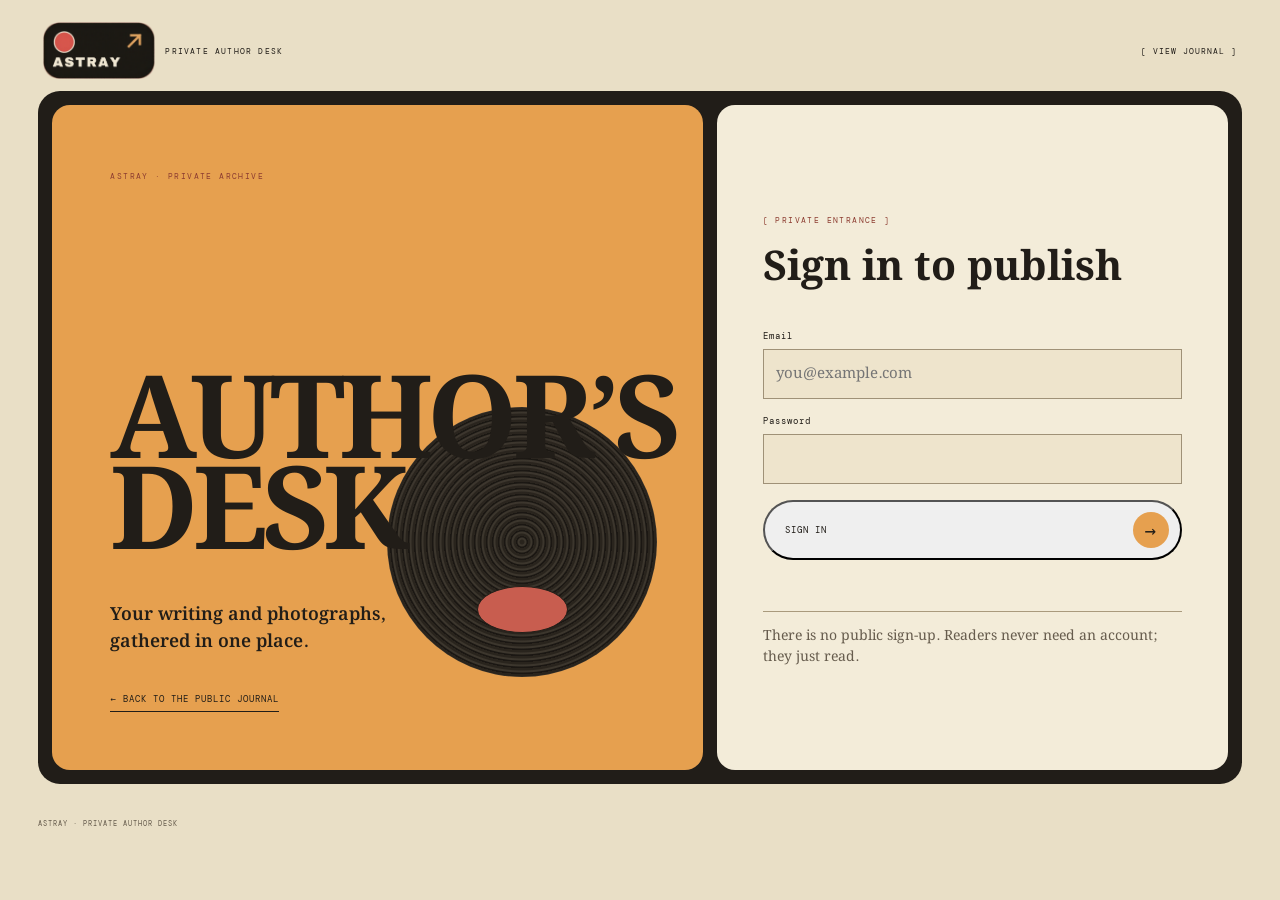
==== commit 2af71bd5: "Add files via upload" ====
--- a/admin.html
+++ b/admin.html
@@ -7,11 +7,11 @@
   <title>Author desk — Astray</title>
   <link rel="manifest" href="manifest.webmanifest">
   <link rel="apple-touch-icon" href="astray-icon-192.png">
-  <link rel="stylesheet" href="styles.css?v=20">
+  <link rel="stylesheet" href="styles.css?v=22">
 </head>
 <body class="admin-body">
   <header class="admin-header">
-    <a class="admin-brand" href="index.html"><img src="astray-logo.png" alt="Astray"><span>ASTRAY<small>PRIVATE AUTHOR DESK</small></span></a>
+    <a class="admin-brand" href="index.html" aria-label="Astray author desk"><img src="astray-logo.png" alt="Astray logo"><span>PRIVATE AUTHOR DESK</span></a>
     <a class="back-journal" href="index.html">[ VIEW JOURNAL ]</a>
   </header>
   <main class="admin-main">
@@ -21,7 +21,7 @@
     </section>
     <section id="dashboard" hidden>
       <div class="desk-topbar">
-        <div class="desk-mark" aria-label="Astray"><span></span></div>
+        <div class="desk-mark" aria-label="Astray"><img src="astray-logo.png" alt=""></div>
         <nav class="desk-tabs" role="tablist" aria-label="Author desk sections"><button class="desk-tab active" id="tab-writing" type="button" role="tab" aria-selected="true" data-panel="writing">WRITE</button><button class="desk-tab" id="tab-photo" type="button" role="tab" aria-selected="false" data-panel="photo">PHOTOGRAPH</button><button class="desk-tab" id="tab-music" type="button" role="tab" aria-selected="false" data-panel="music">MUSIC</button></nav>
         <div class="desk-actions"><button id="save-draft" class="pill-button" type="button">DRAFT</button><button id="publish-post" class="pill-button publish-pill" type="button">PUBLISH <span>↗</span></button><button id="sign-out" class="logout-icon" type="button" aria-label="Log out" title="Log out">⇥</button></div>
       </div>
--- a/styles.css
+++ b/styles.css
@@ -6,21 +6,26 @@
 button,input,textarea,select{font:inherit}
 button{color:inherit}
 [hidden]{display:none!important}
-.eyebrow,.entry-date,.entry-number,.rail-foot,.filter-card>span,.volume-card>span,.playlist-select-label,.desk-playlist-label,.admin-footer,.back-journal,.top-action{font-family:var(--mono);letter-spacing:1px}
+.eyebrow,.entry-date,.entry-number,.rail-foot,.filter-label,.volume-card>span,.playlist-select-label,.desk-playlist-label,.admin-footer,.back-journal,.top-action{font-family:var(--mono);letter-spacing:1px}
 .sr-only{position:absolute;width:1px;height:1px;padding:0;margin:-1px;overflow:hidden;clip:rect(0,0,0,0);white-space:nowrap;border:0}
 
 /* Public journal: a useful rail beside a calm, open archive. */
 .journal-page{min-height:100vh;display:grid;grid-template-columns:clamp(190px,14vw,248px) minmax(0,1fr);background:var(--paper)}
 .identity-rail{position:sticky;top:0;align-self:start;height:100vh;height:100svh;min-height:540px;overflow:auto;scrollbar-width:thin;background:var(--terracotta);padding:14px 13px 12px;display:flex;flex-direction:column;gap:9px;z-index:4}
-.rail-brand{display:flex;align-items:center;justify-content:center;height:74px;min-height:70px;text-decoration:none}
-.brand-portrait{display:block;width:100%;height:100%;object-fit:contain;object-position:center}
+.rail-brand{display:flex;align-items:center;justify-content:center;width:100%;height:auto;min-height:0;text-decoration:none}
+.brand-portrait{display:block;width:100%;height:auto;object-fit:contain;object-position:center}
 .rail-filters{display:grid;gap:7px}
-.filter-card{position:relative;border:1px solid #211d18;background:var(--orange);border-radius:13px;text-align:left;padding:7px 9px 5px;min-height:61px;cursor:pointer;display:grid;grid-template-columns:1fr auto;grid-template-rows:auto 1fr;align-items:center;transition:transform .18s,box-shadow .18s}
+.filter-card{position:relative;display:block;width:100%;height:clamp(78px,12vh,128px);min-height:78px;overflow:hidden;border:1.5px solid #211d18;background:var(--orange);border-radius:clamp(16px,1.6vw,25px);text-align:left;padding:10px 12px;cursor:pointer;transition:transform .18s,box-shadow .18s}
 .filter-card:hover{transform:translateY(-1px)}
-.filter-card.active{box-shadow:inset 0 0 0 1px var(--ink)}
-.filter-card>span{font-size:8px;display:flex;justify-content:space-between;align-items:center}
-.filter-card strong{font:700 27px/.9 var(--mono);letter-spacing:-1px;align-self:end}
-.filter-card i{font:10px var(--mono);align-self:end;justify-self:end}
+.filter-card.active{box-shadow:inset 0 0 0 1.5px var(--ink)}
+.filter-label{position:absolute;z-index:2;top:11px;left:12px;padding:4px 9px;border:1px solid #211d18;border-radius:6px;font:9px var(--mono);letter-spacing:1.4px}
+.filter-icon{position:absolute;z-index:2;top:13px;right:13px;width:22px;height:22px;fill:none;stroke:currentColor;stroke-width:2;stroke-linecap:round;stroke-linejoin:round}
+.filter-card:first-child .filter-icon rect:last-child{fill:currentColor}
+.filter-card strong{position:absolute;z-index:2;left:13px;bottom:8px;font:700 clamp(27px,3vw,38px)/.9 var(--mono);letter-spacing:-1.5px}
+.filter-object{position:absolute;z-index:1;left:60%;top:55%;width:39%;height:64%;object-fit:contain;transform:translate(-50%,-50%);pointer-events:none}
+.filter-bow{width:42%;height:61%}.filter-ring{width:43%;height:64%}
+.filter-indicator{position:absolute;z-index:2;right:12px;bottom:11px;width:13px;height:13px;border:1.5px solid #211d18;border-radius:50%;background:transparent}
+.filter-card.active .filter-indicator{background:#211d18}
 .filter-photo{background:var(--sage)}.filter-write{background:#d8d2bf}
 .music-player{background:var(--ink);color:var(--paper-light);border-radius:16px;padding:10px;min-width:0}
 .rail-player{display:grid;gap:7px}
@@ -50,14 +55,14 @@
 .topline a:hover,.top-action:hover{color:var(--red)}.top-action:disabled{opacity:.6;cursor:default}
 .top-action:focus-visible,.topline a:focus-visible{outline:2px solid var(--red);outline-offset:5px}
 .install-message{position:absolute;top:calc(100% + 10px);right:0;width:min(280px,78vw);margin:0;padding:12px 14px;border:1px solid var(--rule);background:var(--paper-light);font:12px/1.5 var(--mono);box-shadow:0 4px 14px #29251f22}
-.journal-feed{display:grid;grid-template-columns:repeat(12,minmax(0,1fr));grid-auto-rows:minmax(37px,auto);grid-auto-flow:dense;gap:15px 16px;min-height:100vh;padding:74px clamp(20px,3vw,48px) 50px}
-.journal-entry{position:relative;display:block;min-width:0;min-height:174px;overflow:hidden;grid-column:span 4;grid-row:span 4;padding:0;border:0;border-radius:0;background:var(--paper-light);color:var(--ink);text-align:left;cursor:pointer;transition:transform .2s,box-shadow .2s}
+.journal-feed{display:grid;grid-template-columns:repeat(12,minmax(0,1fr));grid-auto-rows:auto;grid-auto-flow:dense;align-content:start;align-items:start;gap:15px 16px;min-height:100vh;padding:74px clamp(20px,3vw,48px) 50px}
+.journal-entry{position:relative;display:block;min-width:0;min-height:0;align-self:start;overflow:hidden;grid-column:span 4;grid-row:auto;padding:0;border:0;border-radius:0;background:var(--paper-light);color:var(--ink);text-align:left;cursor:pointer;transition:transform .2s,box-shadow .2s}
 .journal-entry:hover{transform:translateY(-3px);box-shadow:0 10px 23px #473b2b20}
-.journal-entry:nth-child(8n+1){grid-column:span 4;grid-row:span 4}.journal-entry:nth-child(8n+2){grid-column:span 4;grid-row:span 5}.journal-entry:nth-child(8n+3){grid-column:span 4;grid-row:span 4}.journal-entry:nth-child(8n+4){grid-column:span 4;grid-row:span 4}.journal-entry:nth-child(8n+5){grid-column:span 4;grid-row:span 5}.journal-entry:nth-child(8n+6){grid-column:span 4;grid-row:span 4}.journal-entry:nth-child(8n+7){grid-column:span 4;grid-row:span 4}.journal-entry:nth-child(8n){grid-column:span 4;grid-row:span 5}
-.journal-entry.writing-only{display:flex;align-items:stretch;padding:clamp(17px,2vw,28px);background:var(--paper-light)}
+.journal-entry:nth-child(n){grid-column:span 4;grid-row:auto}
+.journal-entry.writing-only{display:flex;align-items:stretch;min-height:120px;padding:clamp(17px,2vw,28px);background:var(--paper-light)}
 .writing-only:nth-child(6n+2){background:var(--orange)}.writing-only:nth-child(6n+3){background:var(--blush)}.writing-only:nth-child(6n+4){background:var(--sage)}.writing-only:nth-child(6n+5){background:#d9d1b8}.writing-only:nth-child(6n){background:#c96454}
-.entry-image{position:absolute;inset:0;display:block;background:#ada38d}
-.entry-image img{display:block;width:100%;height:100%;object-fit:cover;filter:grayscale(.5) sepia(.13) contrast(1.03);transition:filter .25s,transform .35s}
+.entry-image{position:relative;inset:auto;display:block;background:transparent}
+.entry-image img{display:block;width:100%;height:auto;max-height:72vh;object-fit:contain;filter:grayscale(.5) sepia(.13) contrast(1.03);transition:filter .25s,transform .35s}
 .journal-entry:hover .entry-image img{filter:grayscale(.12) sepia(.07);transform:scale(1.025)}
 .with-photo .entry-copy{position:absolute;inset:auto 0 0;display:flex;flex-direction:column;align-items:flex-start;padding:34px 18px 18px;color:var(--paper-light);background:linear-gradient(0deg,#211d18e8,transparent)}
 .entry-date{display:block;color:#8d3d31;font-size:8px;line-height:1.6;letter-spacing:1px;text-transform:uppercase;margin:0 0 8px}
@@ -67,7 +72,7 @@
 .with-photo .entry-excerpt{color:#f1e5d5}
 .entry-number{position:absolute;right:13px;bottom:12px;color:#514638;font-size:8px}
 .with-photo .entry-number{color:var(--paper-light)}
-.writing-only .entry-copy{position:relative;display:flex;flex-direction:column;align-items:flex-start;width:100%;min-height:120px;padding-bottom:18px}
+.writing-only .entry-copy{position:relative;display:flex;flex-direction:column;align-items:flex-start;width:100%;min-height:0;padding-bottom:18px}
 .writing-only .entry-copy strong{font-size:clamp(21px,2.25vw,34px)}
 .writing-only .entry-number{right:0;bottom:0;color:#8d3d31}
 .empty-state{margin:0;padding:9vh 8vw;color:var(--soft-ink);font:italic 18px/1.6 var(--serif)}
@@ -82,9 +87,8 @@
 /* Author entrance and private publishing desk. */
 .admin-body{min-height:100vh;background:var(--paper);padding:20px clamp(12px,3vw,42px) 30px;color:var(--ink)}
 .admin-header{max-width:1450px;margin:0 auto;display:flex;justify-content:space-between;align-items:center;padding:2px 5px 12px}
-.admin-brand{display:flex;align-items:center;gap:10px;text-decoration:none;color:var(--ink);font:700 17px var(--serif);letter-spacing:1px}
-.admin-brand img{width:42px;height:42px;object-fit:contain;background:var(--terracotta)}
-.admin-brand small{display:block;margin-top:3px;color:var(--soft-ink);font:7px var(--mono);letter-spacing:1.2px}
+.admin-brand{display:flex;align-items:center;gap:10px;text-decoration:none;color:var(--ink);font:8px var(--mono);letter-spacing:1.2px}
+.admin-brand img{display:block;width:112px;height:auto;object-fit:contain;background:transparent}
 .back-journal{font-size:8px;color:var(--ink);text-decoration:none}
 .admin-main{max-width:1450px;margin:0 auto 35px;min-height:75vh}
 .login-layout{min-height:min(77vh,780px);display:grid;grid-template-columns:minmax(0,1.12fr) minmax(350px,.88fr);gap:14px;background:var(--ink);padding:14px;border-radius:22px}
@@ -106,8 +110,8 @@
 .login-note{margin:19px 0 0;padding-top:14px;border-top:1px solid var(--rule);color:var(--soft-ink);font:14px/1.5 var(--serif)}
 .form-message{min-height:1.2em;color:#8d3d31;font:10px/1.45 var(--mono)}
 .desk-topbar{display:grid;grid-template-columns:1fr auto 1fr;align-items:center;gap:14px;padding:4px 0 12px;border-bottom:1px solid #211d1822}
-.desk-mark{width:24px;height:24px;border:1.5px solid var(--ink);border-radius:50%;display:grid;place-items:center}
-.desk-mark span{width:12px;height:12px;border-radius:50%;background:var(--red)}
+.desk-mark{width:30px;height:30px;display:grid;place-items:center;overflow:hidden}
+.desk-mark img{display:block;width:100%;height:100%;object-fit:contain}
 .desk-tabs{display:flex;align-items:center;gap:14px}
 .desk-tab{height:42px;padding:0 16px;border:0;border-bottom:2px solid transparent;background:transparent;font:9px var(--mono);letter-spacing:1px;cursor:pointer}
 .desk-tab.active{border-color:var(--red)}
@@ -155,17 +159,18 @@
 @media(max-width:620px){
  .journal-page{grid-template-columns:clamp(76px,22vw,92px) minmax(0,1fr);min-height:100svh}
  .identity-rail{padding:8px 6px;gap:6px;min-height:100svh}
- .rail-brand{height:50px;min-height:44px}.filter-card{min-height:51px;padding:5px 6px;border-radius:10px}.filter-card>span{font-size:6px;letter-spacing:.1px}.filter-card strong{font-size:21px}.filter-card i{font-size:8px}
+ .rail-brand{width:100%;height:auto;min-height:0}.filter-card{height:clamp(82px,11svh,112px);min-height:76px;padding:8px 7px;border-radius:14px}.filter-label{top:8px;left:7px;padding:3px 5px;font-size:6px;letter-spacing:.6px}.filter-icon{top:9px;right:8px;width:16px;height:16px}.filter-card strong{left:7px;bottom:8px;font-size:clamp(19px,6vw,25px);letter-spacing:-1px}.filter-object{left:61%;top:57%;width:46%;height:62%}.filter-bow{width:49%;height:58%}.filter-ring{width:48%;height:62%}.filter-indicator{right:7px;bottom:8px;width:10px;height:10px}
+ .rail-filters{flex:1;min-height:260px;display:flex;flex-direction:column;justify-content:space-evenly;gap:8px}.rail-foot{margin:0}
  .rail-player{padding:6px 5px;border-radius:12px;gap:4px}.rail-player .record-art{width:38px}.player-track strong{font-size:10px}.player-track small{font-size:5px;letter-spacing:.4px}.rail-player .player-controls{gap:0}.rail-player .player-controls button{font-size:9px;padding:3px 1px}.rail-player .player-controls .play-toggle{width:28px;height:28px;font-size:9px}.playlist-select-label{font-size:5px}.rail-player select{font-size:8px;padding:5px 4px;border-radius:10px}
  .volume-card{padding:6px;border-radius:10px;gap:3px}.volume-card>span{font-size:5px}.volume-card output{font-size:23px}.volume-card input{width:33px;height:14px}
  .rail-foot{font-size:5px;letter-spacing:.25px;padding:5px 1px}
  .journal-content{min-height:100svh}.topline{top:13px;right:10px}.top-actions{gap:8px}.topline a,.top-action{font-size:7px;letter-spacing:.3px}
  .journal-feed{grid-template-columns:repeat(2,minmax(0,1fr));grid-auto-rows:auto;gap:10px;padding:52px 10px 26px;min-height:100svh}
- .journal-entry,.journal-entry:nth-child(n){grid-column:span 1;grid-row:auto;min-height:140px!important;height:auto!important;padding:12px}.journal-entry:nth-child(5n+1){grid-column:span 2;min-height:170px!important}
- .journal-entry.with-photo{padding:0;height:clamp(165px,58vw,260px)!important;min-height:0!important}.writing-only .entry-copy{min-height:116px;padding-bottom:15px}.entry-date{font-size:6px;letter-spacing:.35px;margin-bottom:5px}.entry-copy strong,.writing-only .entry-copy strong{font-size:clamp(16px,5vw,23px);line-height:1.08;overflow-wrap:anywhere}.entry-excerpt{font-size:12px;line-height:1.35;margin-top:6px}.entry-number{font-size:7px;right:8px;bottom:7px}.with-photo .entry-copy{padding:24px 10px 12px}
+ .journal-entry,.journal-entry:nth-child(n){grid-column:span 1;grid-row:auto;min-height:0!important;height:auto!important;padding:12px}.journal-entry.writing-only{min-height:112px!important}.journal-entry:nth-child(5n+1){grid-column:span 2;min-height:112px!important}
+ .journal-entry.with-photo{padding:0;height:auto!important;min-height:0!important}.writing-only .entry-copy{min-height:0;padding-bottom:15px}.entry-date{font-size:6px;letter-spacing:.35px;margin-bottom:5px}.entry-copy strong,.writing-only .entry-copy strong{font-size:clamp(16px,5vw,23px);line-height:1.08;overflow-wrap:anywhere}.entry-excerpt{font-size:12px;line-height:1.35;margin-top:6px}.entry-number{font-size:7px;right:8px;bottom:7px}.with-photo .entry-copy{padding:24px 10px 12px}
  .empty-state{padding:70px 13px;font-size:16px}
  .entry-dialog{width:calc(100% - 16px);padding:17px;max-height:92dvh}.entry-dialog h1{font-size:30px}.entry-dialog .prose{font-size:16px}
- .admin-body{padding:9px 10px max(18px,env(safe-area-inset-bottom))}.admin-header{padding:2px 1px 8px}.admin-brand{font-size:14px;gap:7px}.admin-brand img{width:34px;height:34px}.admin-brand small{font-size:6px}.back-journal{font-size:7px;letter-spacing:.4px}
+ .admin-body{padding:9px 10px max(18px,env(safe-area-inset-bottom))}.admin-header{padding:2px 1px 8px}.admin-brand{font-size:6px;letter-spacing:.6px;gap:7px}.admin-brand img{width:78px;height:auto}.back-journal{font-size:7px;letter-spacing:.4px}
  .login-layout{display:flex;flex-direction:column;gap:9px;min-height:0;padding:8px;border-radius:16px}.login-editorial{min-height:190px;padding:19px;border-radius:12px}.login-editorial h1{font-size:clamp(47px,14vw,78px);margin:auto 0 10px}.login-editorial .eyebrow{font-size:7px}.login-editorial>p:not(.eyebrow){max-width:32ch;margin:4px 0;font-size:14px}.login-editorial>a{font-size:7px;margin-top:9px}.login-record{width:92px;right:7%;bottom:12%}.login-card{padding:20px;border-radius:12px}.login-card h2{font-size:31px;margin:10px 0 16px}.login-card label{font-size:8px;margin:11px 0}.login-card input{padding:12px;font-size:16px}.login-note{font-size:12px;margin-top:12px;padding-top:10px}
  .admin-main{margin:4px auto 20px;min-height:70vh}.desk-topbar{grid-template-columns:28px 1fr;grid-template-areas:'mark actions' 'tabs tabs';gap:3px 6px;padding:3px 0 5px}.desk-mark{grid-area:mark;width:20px;height:20px}.desk-mark span{width:10px;height:10px}.desk-actions{grid-area:actions;gap:5px}.pill-button{padding:8px 10px;font-size:7px;gap:5px}.publish-pill span{width:18px;height:18px}.logout-icon{width:28px;height:28px;font-size:17px}.desk-tabs{grid-area:tabs;display:grid;grid-template-columns:repeat(3,minmax(0,1fr));gap:0}.desk-tab{height:37px;font-size:8px;padding:0 2px}
  .desk-panel{min-height:300px}.editor-layout{padding:24px 7px 100px}.title-input{font-size:clamp(34px,11vw,51px)!important}.excerpt-input{font-size:14px!important}.format-tools{gap:12px}.body-input{min-height:260px;font-size:16px!important}.photo-drop{min-height:210px;margin:20px 0!important}
@@ -175,6 +180,6 @@
  .admin-footer{font-size:6px}
 }
 @media(max-width:350px){
- .journal-page{grid-template-columns:70px minmax(0,1fr)}.identity-rail{padding-inline:5px}.filter-card{padding-inline:5px}.filter-card>span{font-size:5px}.rail-player .record-art{width:32px}.rail-player select{font-size:7px}.journal-feed{grid-template-columns:minmax(0,1fr)}.journal-entry,.journal-entry:nth-child(n){grid-column:1;min-height:130px!important}.journal-entry.with-photo{height:190px!important}.journal-entry:nth-child(5n+1){grid-column:1}.top-actions{gap:5px}.topline a,.top-action{font-size:6px}.music-player.desk-player{grid-template-columns:30px minmax(42px,.8fr) auto 68px;gap:3px;padding:5px}.desk-player .player-controls button{font-size:7px}.desk-player select{font-size:7px}
+ .journal-page{grid-template-columns:70px minmax(0,1fr)}.identity-rail{padding-inline:5px}.filter-card{padding-inline:5px}.rail-player .record-art{width:32px}.rail-player select{font-size:7px}.journal-feed{grid-template-columns:minmax(0,1fr)}.journal-entry,.journal-entry:nth-child(n){grid-column:1;min-height:0!important}.journal-entry.writing-only{min-height:100px!important}.journal-entry.with-photo{height:auto!important}.journal-entry:nth-child(5n+1){grid-column:1}.top-actions{gap:5px}.topline a,.top-action{font-size:6px}.music-player.desk-player{grid-template-columns:30px minmax(42px,.8fr) auto 68px;gap:3px;padding:5px}.desk-player .player-controls button{font-size:7px}.desk-player select{font-size:7px}
 }
 @media(prefers-reduced-motion:reduce){*,*:before,*:after{scroll-behavior:auto!important;transition:none!important}}
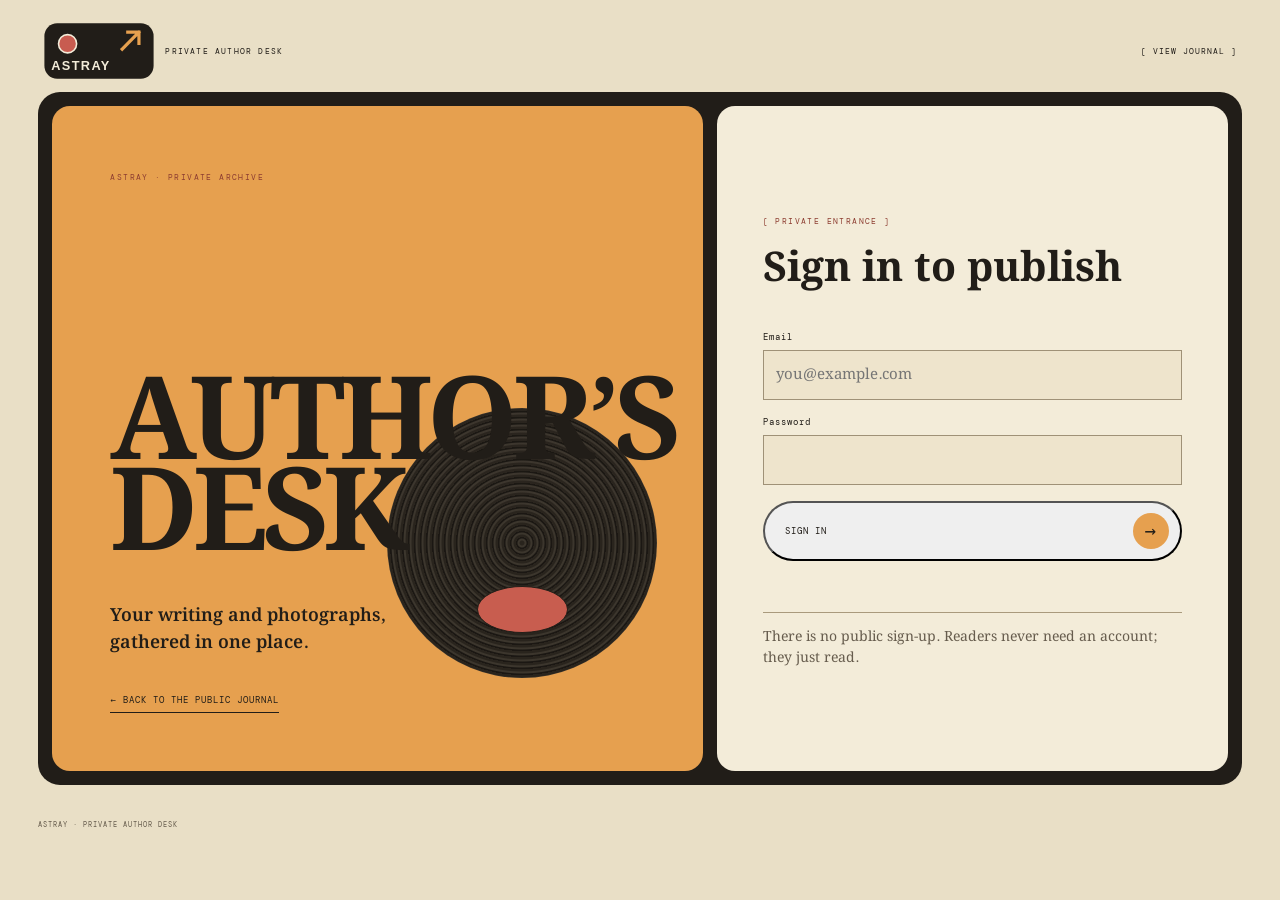
==== commit f6f395cf: "Add files via upload" ====
--- a/admin.html
+++ b/admin.html
@@ -7,11 +7,11 @@
   <title>Author desk — Astray</title>
   <link rel="manifest" href="manifest.webmanifest">
   <link rel="apple-touch-icon" href="astray-icon-192.png">
-  <link rel="stylesheet" href="styles.css?v=22">
+  <link rel="stylesheet" href="styles.css?v=25">
 </head>
 <body class="admin-body">
   <header class="admin-header">
-    <a class="admin-brand" href="index.html" aria-label="Astray author desk"><img src="astray-logo.png" alt="Astray logo"><span>PRIVATE AUTHOR DESK</span></a>
+    <a class="admin-brand" href="index.html" aria-label="Astray author desk"><img src="astray-logo.svg" alt="Astray logo"><span>PRIVATE AUTHOR DESK</span></a>
     <a class="back-journal" href="index.html">[ VIEW JOURNAL ]</a>
   </header>
   <main class="admin-main">
@@ -21,7 +21,7 @@
     </section>
     <section id="dashboard" hidden>
       <div class="desk-topbar">
-        <div class="desk-mark" aria-label="Astray"><img src="astray-logo.png" alt=""></div>
+        <div class="desk-mark" aria-label="Astray"><img src="astray-icon.svg" alt=""></div>
         <nav class="desk-tabs" role="tablist" aria-label="Author desk sections"><button class="desk-tab active" id="tab-writing" type="button" role="tab" aria-selected="true" data-panel="writing">WRITE</button><button class="desk-tab" id="tab-photo" type="button" role="tab" aria-selected="false" data-panel="photo">PHOTOGRAPH</button><button class="desk-tab" id="tab-music" type="button" role="tab" aria-selected="false" data-panel="music">MUSIC</button></nav>
         <div class="desk-actions"><button id="save-draft" class="pill-button" type="button">DRAFT</button><button id="publish-post" class="pill-button publish-pill" type="button">PUBLISH <span>↗</span></button><button id="sign-out" class="logout-icon" type="button" aria-label="Log out" title="Log out">⇥</button></div>
       </div>
--- a/styles.css
+++ b/styles.css
@@ -11,10 +11,10 @@
 
 /* Public journal: a useful rail beside a calm, open archive. */
 .journal-page{min-height:100vh;display:grid;grid-template-columns:clamp(190px,14vw,248px) minmax(0,1fr);background:var(--paper)}
-.identity-rail{position:sticky;top:0;align-self:start;height:100vh;height:100svh;min-height:540px;overflow:auto;scrollbar-width:thin;background:var(--terracotta);padding:14px 13px 12px;display:flex;flex-direction:column;gap:9px;z-index:4}
-.rail-brand{display:flex;align-items:center;justify-content:center;width:100%;height:auto;min-height:0;text-decoration:none}
-.brand-portrait{display:block;width:100%;height:auto;object-fit:contain;object-position:center}
-.rail-filters{display:grid;gap:7px}
+.identity-rail{position:sticky;top:0;align-self:start;height:100vh;height:100svh;min-height:540px;overflow-x:hidden;overflow-y:auto;scrollbar-width:thin;background:var(--terracotta);padding:20px 13px 12px;display:flex;flex-direction:column;gap:18px;z-index:4}
+.rail-brand{display:flex;flex:0 0 auto;align-items:center;justify-content:center;width:100%;height:auto;min-height:0;margin:0 auto 4px;text-decoration:none}
+.brand-portrait{display:block;width:90%;max-width:190px;height:auto;object-fit:contain;object-position:center}
+.rail-filters{display:grid;flex:0 0 auto;gap:11px}
 .filter-card{position:relative;display:block;width:100%;height:clamp(78px,12vh,128px);min-height:78px;overflow:hidden;border:1.5px solid #211d18;background:var(--orange);border-radius:clamp(16px,1.6vw,25px);text-align:left;padding:10px 12px;cursor:pointer;transition:transform .18s,box-shadow .18s}
 .filter-card:hover{transform:translateY(-1px)}
 .filter-card.active{box-shadow:inset 0 0 0 1.5px var(--ink)}
@@ -22,8 +22,8 @@
 .filter-icon{position:absolute;z-index:2;top:13px;right:13px;width:22px;height:22px;fill:none;stroke:currentColor;stroke-width:2;stroke-linecap:round;stroke-linejoin:round}
 .filter-card:first-child .filter-icon rect:last-child{fill:currentColor}
 .filter-card strong{position:absolute;z-index:2;left:13px;bottom:8px;font:700 clamp(27px,3vw,38px)/.9 var(--mono);letter-spacing:-1.5px}
-.filter-object{position:absolute;z-index:1;left:60%;top:55%;width:39%;height:64%;object-fit:contain;transform:translate(-50%,-50%);pointer-events:none}
-.filter-bow{width:42%;height:61%}.filter-ring{width:43%;height:64%}
+.filter-object{position:absolute;z-index:1;left:61%;top:56%;width:48%;height:76%;object-fit:contain;transform:translate(-50%,-50%);pointer-events:none}
+.filter-bow{width:49%;height:72%}.filter-ring{width:50%;height:74%}
 .filter-indicator{position:absolute;z-index:2;right:12px;bottom:11px;width:13px;height:13px;border:1.5px solid #211d18;border-radius:50%;background:transparent}
 .filter-card.active .filter-indicator{background:#211d18}
 .filter-photo{background:var(--sage)}.filter-write{background:#d8d2bf}
@@ -158,9 +158,9 @@
 }
 @media(max-width:620px){
  .journal-page{grid-template-columns:clamp(76px,22vw,92px) minmax(0,1fr);min-height:100svh}
- .identity-rail{padding:8px 6px;gap:6px;min-height:100svh}
- .rail-brand{width:100%;height:auto;min-height:0}.filter-card{height:clamp(82px,11svh,112px);min-height:76px;padding:8px 7px;border-radius:14px}.filter-label{top:8px;left:7px;padding:3px 5px;font-size:6px;letter-spacing:.6px}.filter-icon{top:9px;right:8px;width:16px;height:16px}.filter-card strong{left:7px;bottom:8px;font-size:clamp(19px,6vw,25px);letter-spacing:-1px}.filter-object{left:61%;top:57%;width:46%;height:62%}.filter-bow{width:49%;height:58%}.filter-ring{width:48%;height:62%}.filter-indicator{right:7px;bottom:8px;width:10px;height:10px}
- .rail-filters{flex:1;min-height:260px;display:flex;flex-direction:column;justify-content:space-evenly;gap:8px}.rail-foot{margin:0}
+ .identity-rail{padding:14px 7px max(12px,env(safe-area-inset-bottom));gap:14px;min-height:100svh}
+ .rail-brand{width:100%;height:auto;min-height:0;margin:0 auto 3px}.brand-portrait{width:94%;max-width:none}.filter-card{height:clamp(86px,12svh,118px);min-height:78px;padding:8px 7px;border-radius:14px}.filter-label{top:8px;left:7px;padding:3px 5px;font-size:6px;letter-spacing:.6px}.filter-icon{top:9px;right:8px;width:16px;height:16px}.filter-card strong{left:7px;bottom:8px;font-size:clamp(19px,6vw,25px);letter-spacing:-1px}.filter-object{left:61%;top:57%;width:54%;height:77%}.filter-bow{width:57%;height:72%}.filter-ring{width:56%;height:74%}.filter-indicator{right:7px;bottom:8px;width:10px;height:10px}
+ .rail-filters{flex:0 0 auto;min-height:0;display:grid;gap:10px;margin-bottom:auto}.rail-player{flex:0 0 auto}.volume-card{flex:0 0 auto}.rail-foot{flex:0 0 auto;margin:0}
  .rail-player{padding:6px 5px;border-radius:12px;gap:4px}.rail-player .record-art{width:38px}.player-track strong{font-size:10px}.player-track small{font-size:5px;letter-spacing:.4px}.rail-player .player-controls{gap:0}.rail-player .player-controls button{font-size:9px;padding:3px 1px}.rail-player .player-controls .play-toggle{width:28px;height:28px;font-size:9px}.playlist-select-label{font-size:5px}.rail-player select{font-size:8px;padding:5px 4px;border-radius:10px}
  .volume-card{padding:6px;border-radius:10px;gap:3px}.volume-card>span{font-size:5px}.volume-card output{font-size:23px}.volume-card input{width:33px;height:14px}
  .rail-foot{font-size:5px;letter-spacing:.25px;padding:5px 1px}
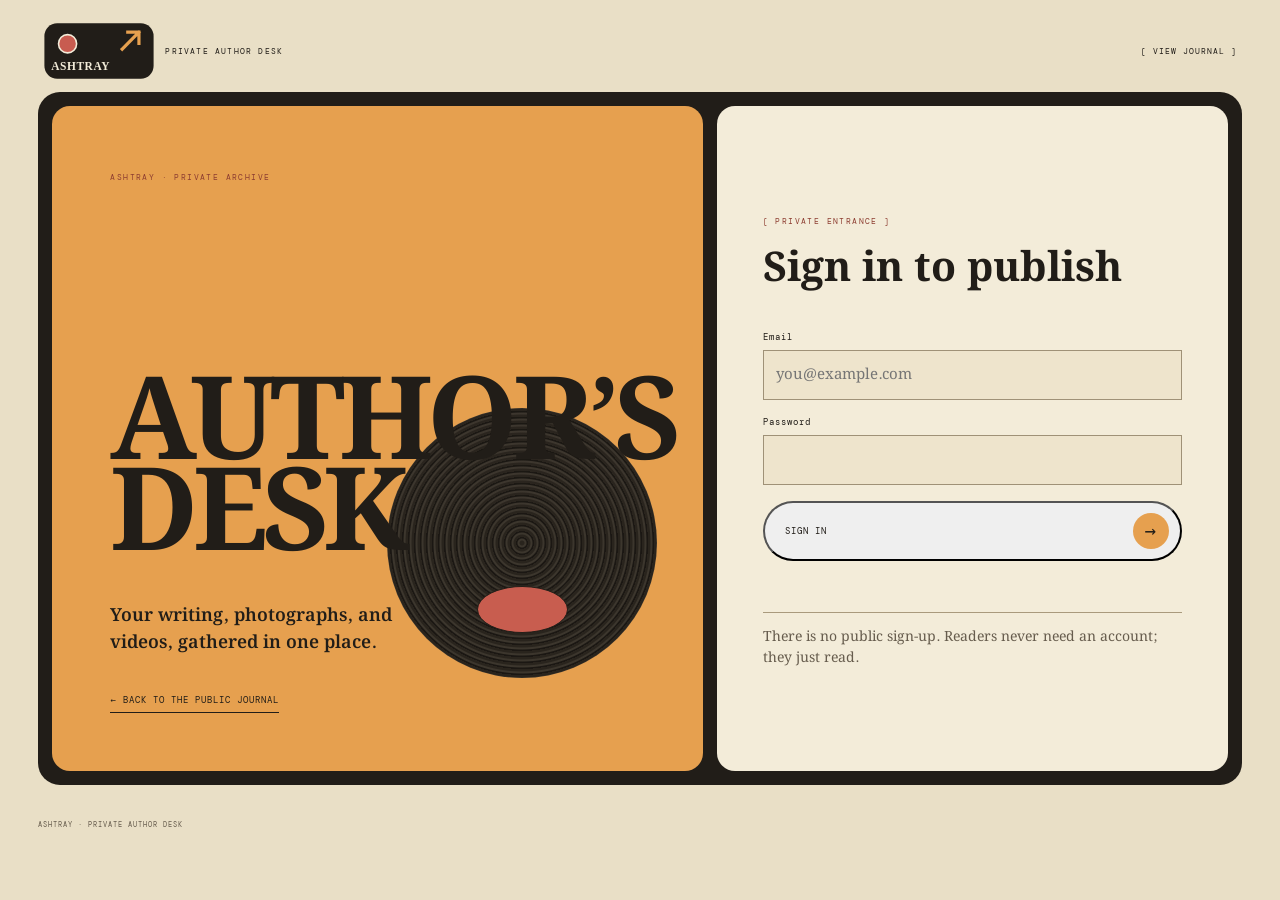
==== commit 211b465e: "Add files via upload" ====
--- a/admin.html
+++ b/admin.html
@@ -4,41 +4,43 @@
   <meta charset="utf-8">
   <meta name="viewport" content="width=device-width,initial-scale=1,viewport-fit=cover">
   <meta name="theme-color" content="#c97b68">
-  <title>Author desk — Astray</title>
+  <meta name="application-name" content="Ashtray">
+  <meta name="apple-mobile-web-app-title" content="Ashtray">
+  <title>Author desk — Ashtray</title>
   <link rel="manifest" href="manifest.webmanifest">
   <link rel="apple-touch-icon" href="astray-icon-192.png">
-  <link rel="stylesheet" href="styles.css?v=25">
+  <link rel="stylesheet" href="styles.css?v=27">
 </head>
 <body class="admin-body">
   <header class="admin-header">
-    <a class="admin-brand" href="index.html" aria-label="Astray author desk"><img src="astray-logo.svg" alt="Astray logo"><span>PRIVATE AUTHOR DESK</span></a>
+    <a class="admin-brand" href="index.html" aria-label="Ashtray author desk"><img src="astray-logo.svg" alt="Ashtray logo"><span>PRIVATE AUTHOR DESK</span></a>
     <a class="back-journal" href="index.html">[ VIEW JOURNAL ]</a>
   </header>
   <main class="admin-main">
     <section id="sign-in" class="login-layout">
-      <div class="login-editorial"><p class="eyebrow">ASTRAY · PRIVATE ARCHIVE</p><h1>Author’s<br>desk</h1><p>Your writing and photographs, gathered in one place.</p><a href="index.html">← BACK TO THE PUBLIC JOURNAL</a><div class="login-record" aria-hidden="true"><span></span></div></div>
+      <div class="login-editorial"><p class="eyebrow">ASHTRAY · PRIVATE ARCHIVE</p><h1>Author’s<br>desk</h1><p>Your writing, photographs, and videos, gathered in one place.</p><a href="index.html">← BACK TO THE PUBLIC JOURNAL</a><div class="login-record" aria-hidden="true"><span></span></div></div>
       <div class="login-card card"><p class="eyebrow">[ PRIVATE ENTRANCE ]</p><h2>Sign in to publish</h2><form id="login-form" onsubmit="return false"><label>Email<input name="email" type="email" required autocomplete="username" placeholder="you@example.com"></label><label>Password<input name="password" type="password" required autocomplete="current-password"></label><button class="button login-submit" type="submit">SIGN IN <span aria-hidden="true">→</span></button><p class="form-message" aria-live="polite"></p></form><p class="login-note">There is no public sign-up. Readers never need an account; they just read.</p></div>
     </section>
     <section id="dashboard" hidden>
       <div class="desk-topbar">
-        <div class="desk-mark" aria-label="Astray"><img src="astray-icon.svg" alt=""></div>
-        <nav class="desk-tabs" role="tablist" aria-label="Author desk sections"><button class="desk-tab active" id="tab-writing" type="button" role="tab" aria-selected="true" data-panel="writing">WRITE</button><button class="desk-tab" id="tab-photo" type="button" role="tab" aria-selected="false" data-panel="photo">PHOTOGRAPH</button><button class="desk-tab" id="tab-music" type="button" role="tab" aria-selected="false" data-panel="music">MUSIC</button></nav>
+        <div class="desk-mark" aria-label="Ashtray"><img src="astray-icon.svg" alt=""></div>
+        <nav class="desk-tabs" role="tablist" aria-label="Author desk sections"><button class="desk-tab active" id="tab-writing" type="button" role="tab" aria-selected="true" data-panel="writing">WRITE</button><button class="desk-tab" id="tab-photo" type="button" role="tab" aria-selected="false" data-panel="photo">MEDIA</button><button class="desk-tab" id="tab-music" type="button" role="tab" aria-selected="false" data-panel="music">MUSIC</button></nav>
         <div class="desk-actions"><button id="save-draft" class="pill-button" type="button">DRAFT</button><button id="publish-post" class="pill-button publish-pill" type="button">PUBLISH <span>↗</span></button><button id="sign-out" class="logout-icon" type="button" aria-label="Log out" title="Log out">⇥</button></div>
       </div>
       <section id="writing-panel" class="desk-panel" role="tabpanel" aria-labelledby="tab-writing">
         <div class="editor-layout"><form id="post-form" class="writing-editor"><input name="id" type="hidden"><input name="category" type="hidden" value="Writing"><label class="sr-only" for="post-title">Title</label><input id="post-title" class="title-input" name="title" required maxlength="180" placeholder="Title"><label class="sr-only" for="post-excerpt">Short introduction</label><input id="post-excerpt" class="excerpt-input" name="excerpt" maxlength="280" placeholder="A short introduction (optional)"><div class="format-tools" aria-label="Writing tools"><button type="button" data-format="bold" aria-label="Bold">B</button><button type="button" data-format="italic" aria-label="Italic"><i>I</i></button><button type="button" data-format="quote" aria-label="Quote">“</button><span class="format-rule"></span></div><label class="sr-only" for="post-body">Your writing</label><textarea id="post-body" name="body" class="body-input" rows="14" required placeholder="Start writing…"></textarea><p class="form-message" aria-live="polite"></p></form></div>
       </section>
-      <section id="photo-panel" class="desk-panel" role="tabpanel" aria-labelledby="tab-photo" hidden><div class="editor-layout"><form id="photo-form" class="writing-editor"><input name="id" type="hidden"><input name="category" type="hidden" value="Photography"><label class="sr-only" for="photo-title">Title</label><input id="photo-title" class="title-input" name="title" required maxlength="180" placeholder="Photograph title"><label class="sr-only" for="photo-excerpt">Caption</label><input id="photo-excerpt" class="excerpt-input" name="excerpt" maxlength="280" placeholder="Caption (optional)"><label class="photo-drop" for="photo-file"><span>＋</span><strong>Choose a photograph</strong><small>JPG, PNG, or WebP</small><input id="photo-file" name="photo" type="file" accept="image/*"><img id="photo-preview" alt="Selected photo preview" hidden></label><p class="form-message" aria-live="polite"></p></form></div></section>
+      <section id="photo-panel" class="desk-panel" role="tabpanel" aria-labelledby="tab-photo" hidden><div class="editor-layout"><form id="photo-form" class="writing-editor"><input name="id" type="hidden"><input name="category" type="hidden" value="Photography"><label class="sr-only" for="photo-title">Title</label><input id="photo-title" class="title-input" name="title" required maxlength="180" placeholder="Photograph or video title"><label class="sr-only" for="photo-excerpt">Caption</label><input id="photo-excerpt" class="excerpt-input" name="excerpt" maxlength="280" placeholder="Caption (optional)"><label class="photo-drop" for="photo-file"><span>＋</span><strong>Choose a photograph or video</strong><small>Images: JPG, PNG, or WebP · Videos: MP4, WebM, or MOV (MP4 recommended)</small><input id="photo-file" name="photo" type="file" accept="image/*,video/mp4,video/webm,video/quicktime"><img id="media-preview-image" alt="Selected image preview" hidden><video id="media-preview-video" class="media-video-preview" muted loop playsinline preload="metadata" hidden></video></label><p class="form-message" aria-live="polite"></p></form></div></section>
       <section id="music-panel" class="desk-panel music-admin" role="tabpanel" aria-labelledby="tab-music" hidden>
-        <header class="music-admin-heading"><p class="eyebrow">[ ASTRAY RADIO ]</p><h1>Your playlists</h1><p>Keep up to five named playlists. Add songs to each; listeners choose a playlist and tracks play through in order.</p></header>
+        <header class="music-admin-heading"><p class="eyebrow">[ ASHTRAY RADIO ]</p><h1>Your playlists</h1><p>Keep up to five named playlists. Add songs to each; listeners choose a playlist and tracks play through in order.</p></header>
         <div id="playlist-manager" class="playlist-manager"></div>
         <p id="music-message" class="form-message" aria-live="polite"></p>
       </section>
-      <section class="entries-section"><div class="entries-heading"><div><p class="eyebrow">[ YOUR ARCHIVE ]</p><h2>Your writing & photographs</h2></div><button id="new-entry" class="text-button" type="button">＋ NEW ENTRY</button></div><div id="admin-posts" class="admin-posts"></div></section>
+      <section class="entries-section"><div class="entries-heading"><div><p class="eyebrow">[ YOUR ARCHIVE ]</p><h2>Your writing, photographs & videos</h2></div><button id="new-entry" class="text-button" type="button">＋ NEW ENTRY</button></div><div id="admin-posts" class="admin-posts"></div></section>
       <section class="music-player desk-player" aria-label="Music for writing"><div class="record-art" aria-hidden="true"><span></span></div><div class="desk-player-track"><strong id="desk-track-title">Choose a playlist</strong><small id="desk-track-subtitle">MUSIC FOR WRITING</small></div><div class="player-controls"><button id="desk-prev" type="button" aria-label="Previous song">|◀</button><button id="desk-play" class="play-toggle" type="button" aria-label="Play">▶</button><button id="desk-next" type="button" aria-label="Next song">▶|</button></div><label class="desk-playlist-label" for="desk-playlist">PLAYLIST</label><select id="desk-playlist" aria-label="Choose a playlist"><option value="">Choose playlist</option></select><label class="desk-volume" for="desk-volume"><span>VOL.</span><output id="desk-volume-value" for="desk-volume">03</output><input id="desk-volume" type="range" min="1" max="10" value="3" aria-label="Volume"></label><audio id="desk-audio" preload="metadata"></audio></section>
     </section>
   </main>
-  <footer class="admin-footer">ASTRAY · PRIVATE AUTHOR DESK</footer>
-  <script type="module" src="app.js?v=12"></script>
+  <footer class="admin-footer">ASHTRAY · PRIVATE AUTHOR DESK</footer>
+  <script type="module" src="app.js?v=13"></script>
 </body>
 </html>
--- a/styles.css
+++ b/styles.css
@@ -48,6 +48,20 @@
 .volume-card output{grid-row:2;grid-column:1;font:700 31px/.9 var(--mono);letter-spacing:-1px}
 .volume-card input{grid-row:2;grid-column:2;width:68px;accent-color:var(--red)}
 .rail-foot{margin:auto 0 0;padding:9px 2px 2px;font-size:7px;line-height:1.55}
+@media(min-width:901px){
+ .identity-rail{padding:12px 13px 9px;gap:11px;overflow-y:hidden}
+ .rail-brand{margin-bottom:1px}.brand-portrait{width:80%;max-width:174px}
+ .rail-filters{gap:8px}.filter-card{height:clamp(68px,8.5svh,82px);min-height:66px;padding:8px 10px}
+ .filter-label{top:8px;left:9px;padding:3px 7px;font-size:8px}.filter-icon{top:9px;right:10px;width:19px;height:19px}
+ .filter-card strong{left:10px;bottom:7px;font-size:clamp(24px,2.4vw,32px)}
+ .filter-object{height:72%}.filter-bow{height:69%}.filter-ring{height:71%}
+ .music-player{padding:8px 10px;border-radius:14px}.rail-player{gap:5px}.rail-player .record-art{width:min(62px,55%);margin:0 auto}
+ .rail-player .player-track strong{font-size:12px}.rail-player .player-track small{font-size:6px}
+ .rail-player .player-controls{gap:3px}.rail-player .player-controls button{font-size:11px;padding:3px 2px}.rail-player .player-controls .play-toggle{width:31px;height:31px;font-size:11px}
+ .rail-player .playlist-select-label{font-size:6px}.rail-player select{padding:5px 7px;font-size:9px}
+ .volume-card{padding:5px 8px;gap:3px 6px}.volume-card>span{font-size:6px}.volume-card output{font-size:27px}.volume-card input{width:62px}
+ .rail-foot{padding:3px 2px 0;font-size:6px;line-height:1.35}
+}
 .journal-content{position:relative;min-width:0;min-height:100vh;background:var(--paper)}
 .topline{position:absolute;z-index:3;top:22px;right:clamp(18px,3vw,44px)}
 .top-actions{display:flex;align-items:center;gap:19px}
@@ -62,8 +76,9 @@
 .journal-entry.writing-only{display:flex;align-items:stretch;min-height:120px;padding:clamp(17px,2vw,28px);background:var(--paper-light)}
 .writing-only:nth-child(6n+2){background:var(--orange)}.writing-only:nth-child(6n+3){background:var(--blush)}.writing-only:nth-child(6n+4){background:var(--sage)}.writing-only:nth-child(6n+5){background:#d9d1b8}.writing-only:nth-child(6n){background:#c96454}
 .entry-image{position:relative;inset:auto;display:block;background:transparent}
-.entry-image img{display:block;width:100%;height:auto;max-height:72vh;object-fit:contain;filter:grayscale(.5) sepia(.13) contrast(1.03);transition:filter .25s,transform .35s}
-.journal-entry:hover .entry-image img{filter:grayscale(.12) sepia(.07);transform:scale(1.025)}
+.entry-image img,.entry-image video{display:block;width:100%;height:auto;max-height:72vh;object-fit:contain;filter:grayscale(.5) sepia(.13) contrast(1.03);transition:filter .25s,transform .35s}
+.journal-entry:hover .entry-image img,.journal-entry:hover .entry-image video{filter:grayscale(.12) sepia(.07)}
+.entry-video{background:#211d18}.entry-video video{min-height:140px}.video-chip{position:absolute;right:12px;bottom:12px;padding:6px 9px;background:#211d18d9;color:#f3ecd9;font:8px var(--mono);letter-spacing:1px}
 .with-photo .entry-copy{position:absolute;inset:auto 0 0;display:flex;flex-direction:column;align-items:flex-start;padding:34px 18px 18px;color:var(--paper-light);background:linear-gradient(0deg,#211d18e8,transparent)}
 .entry-date{display:block;color:#8d3d31;font-size:8px;line-height:1.6;letter-spacing:1px;text-transform:uppercase;margin:0 0 8px}
 .with-photo .entry-date{color:#e7ae90}
@@ -81,6 +96,7 @@
 .entry-dialog .close{position:sticky;float:right;top:0;border:0;background:var(--red);color:var(--ink);width:38px;height:38px;font:26px/1 Georgia,serif;cursor:pointer}
 .entry-dialog h1{font:700 clamp(30px,5vw,46px)/1.15 var(--serif);margin:10px 0;overflow-wrap:anywhere}
 .detail-photo{display:block;width:100%;max-height:65dvh;object-fit:contain;background:#d2c6ad;margin:16px auto}
+.detail-video{display:block;width:100%;max-height:65dvh;object-fit:contain;background:#211d18;margin:16px auto}
 .entry-dialog .prose{font:18px/1.85 var(--serif);white-space:pre-wrap;overflow-wrap:anywhere}
 .entry-dialog .detail-excerpt{font:italic 17px/1.6 var(--serif);color:var(--soft-ink)}
 
@@ -133,7 +149,7 @@
 .body-input{display:block;width:100%;min-height:310px;border:0!important;background:transparent!important;padding:6px 0!important;margin:0!important;resize:vertical;font:18px/1.8 var(--serif)!important}
 .body-input::placeholder{color:#8f897b}
 .photo-drop{position:relative;display:flex!important;flex-direction:column;align-items:center;justify-content:center;gap:8px;min-height:260px;margin:28px 0!important;border:1px dashed #8f8065;background:#e1d5ba;text-align:center;cursor:pointer}
-.photo-drop>span{font:34px var(--mono);color:#8d3d31}.photo-drop strong{font:20px var(--serif)}.photo-drop small{font:9px var(--mono);color:var(--soft-ink)}.photo-drop input{position:absolute!important;inset:0;width:100%;height:100%;opacity:0;cursor:pointer}.photo-drop img{position:absolute;inset:0;width:100%;height:100%;object-fit:contain;background:#e1d5ba;pointer-events:none}
+.photo-drop>span{font:34px var(--mono);color:#8d3d31}.photo-drop strong{font:20px var(--serif)}.photo-drop small{font:9px var(--mono);color:var(--soft-ink)}.photo-drop input{position:absolute!important;inset:0;width:100%;height:100%;opacity:0;cursor:pointer}.photo-drop img,.photo-drop video{position:absolute;inset:0;width:100%;height:100%;object-fit:contain;background:#e1d5ba;pointer-events:none}.photo-drop .media-video-preview{object-fit:contain}
 .entries-section{max-width:1020px;margin:0 auto 100px;padding:18px 22px;border-top:1px solid #211d1828}
 .entries-heading{display:flex;align-items:center;justify-content:space-between;gap:12px;margin-bottom:14px}
 .entries-heading h2{margin:3px 0;font:700 clamp(22px,3vw,32px) var(--serif)}
@@ -182,4 +198,9 @@
 @media(max-width:350px){
  .journal-page{grid-template-columns:70px minmax(0,1fr)}.identity-rail{padding-inline:5px}.filter-card{padding-inline:5px}.rail-player .record-art{width:32px}.rail-player select{font-size:7px}.journal-feed{grid-template-columns:minmax(0,1fr)}.journal-entry,.journal-entry:nth-child(n){grid-column:1;min-height:0!important}.journal-entry.writing-only{min-height:100px!important}.journal-entry.with-photo{height:auto!important}.journal-entry:nth-child(5n+1){grid-column:1}.top-actions{gap:5px}.topline a,.top-action{font-size:6px}.music-player.desk-player{grid-template-columns:30px minmax(42px,.8fr) auto 68px;gap:3px;padding:5px}.desk-player .player-controls button{font-size:7px}.desk-player select{font-size:7px}
 }
+@media(min-width:901px) and (max-height:700px){
+ .identity-rail{padding-block:7px;gap:7px}.rail-filters{gap:5px}.filter-card{height:64px;min-height:60px}
+ .brand-portrait{width:72%}.rail-player .record-art{width:48px}.rail-player{gap:3px}.rail-player .player-controls .play-toggle{width:26px;height:26px}
+ .volume-card output{font-size:24px}.rail-foot{font-size:5px}
+}
 @media(prefers-reduced-motion:reduce){*,*:before,*:after{scroll-behavior:auto!important;transition:none!important}}
